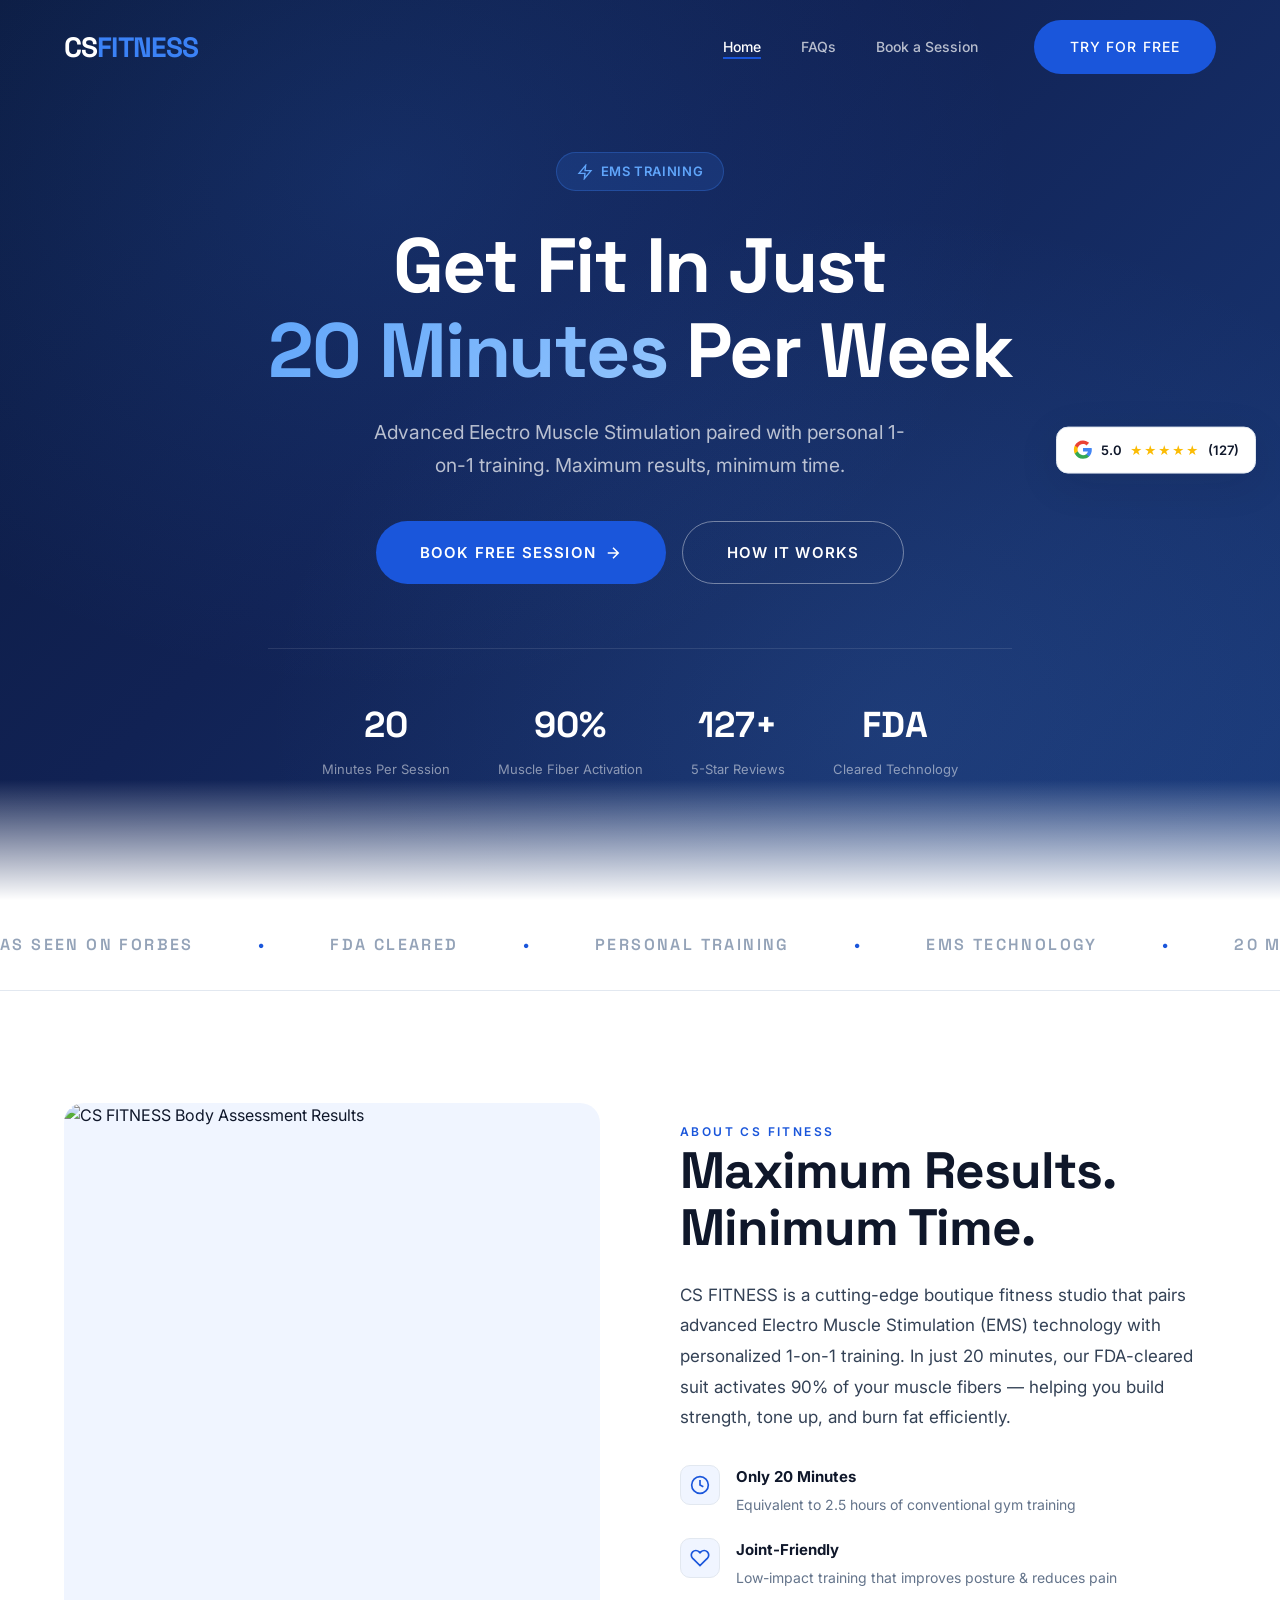
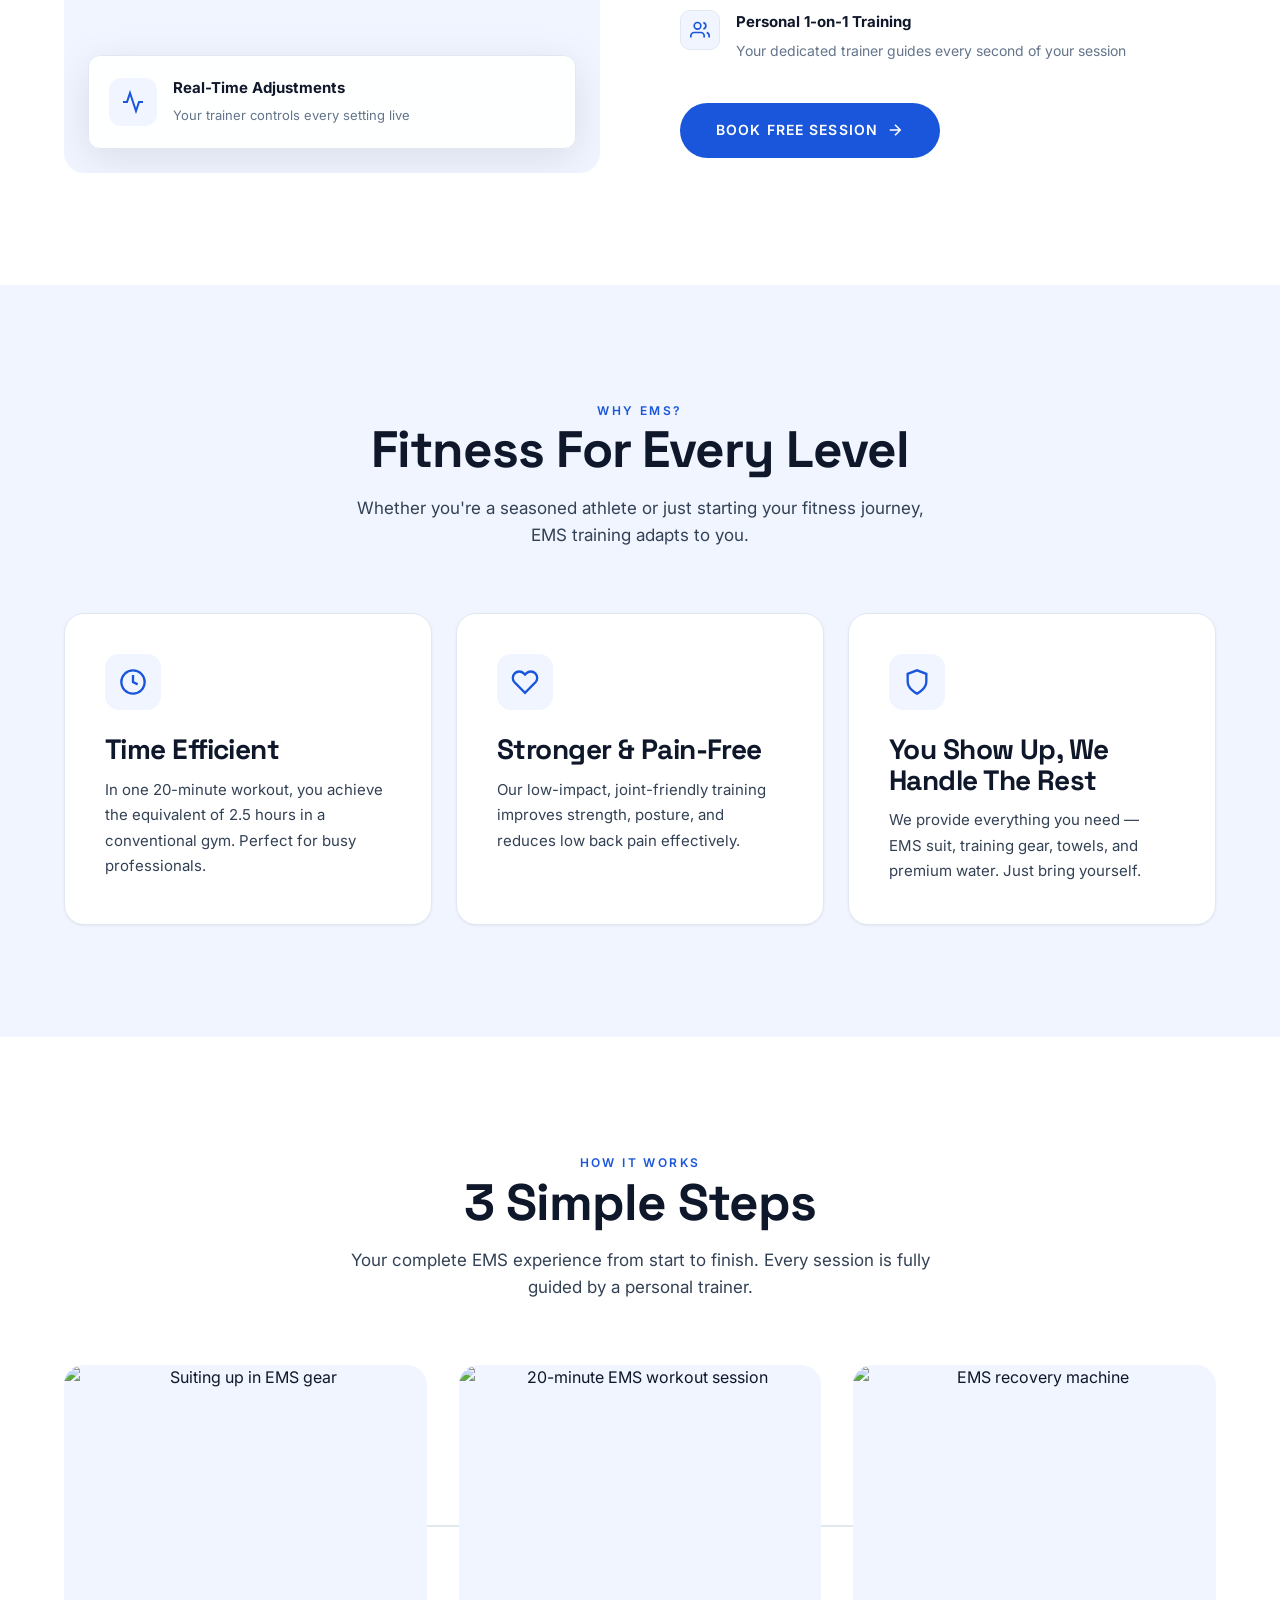
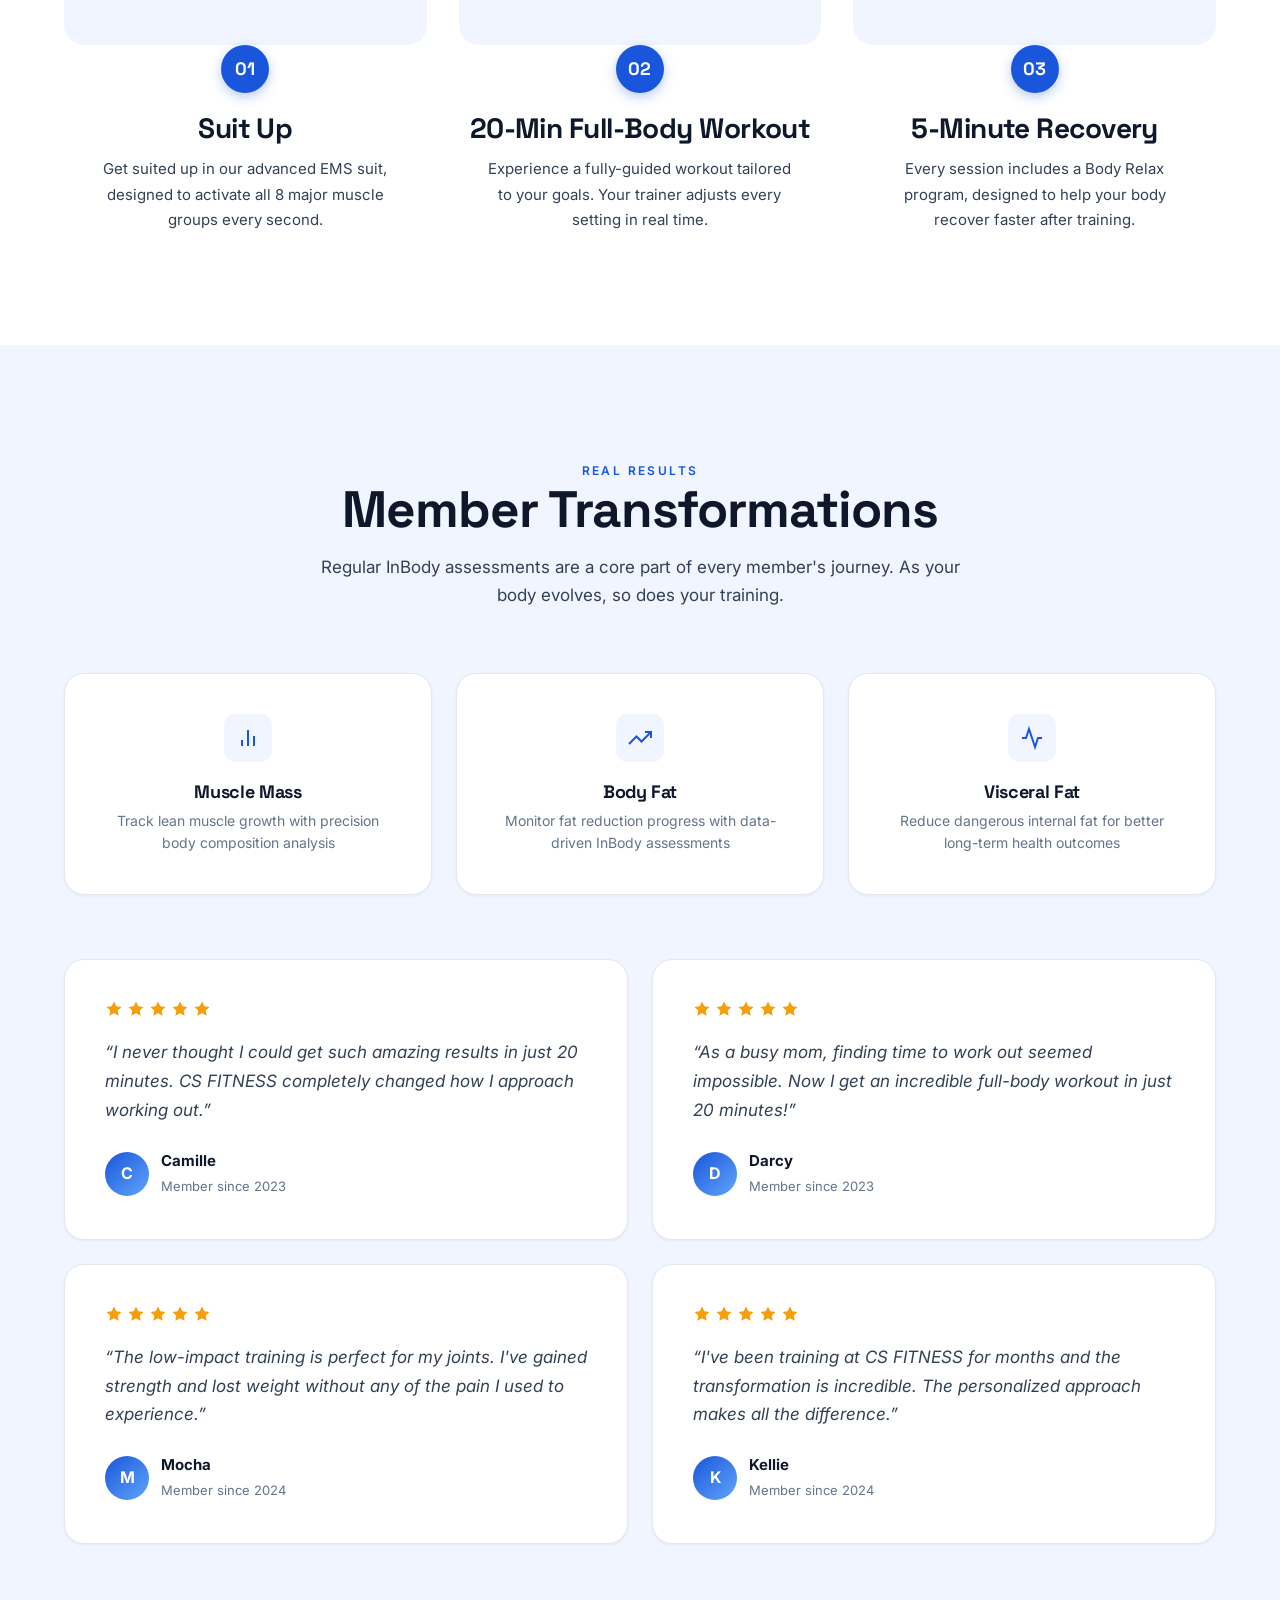
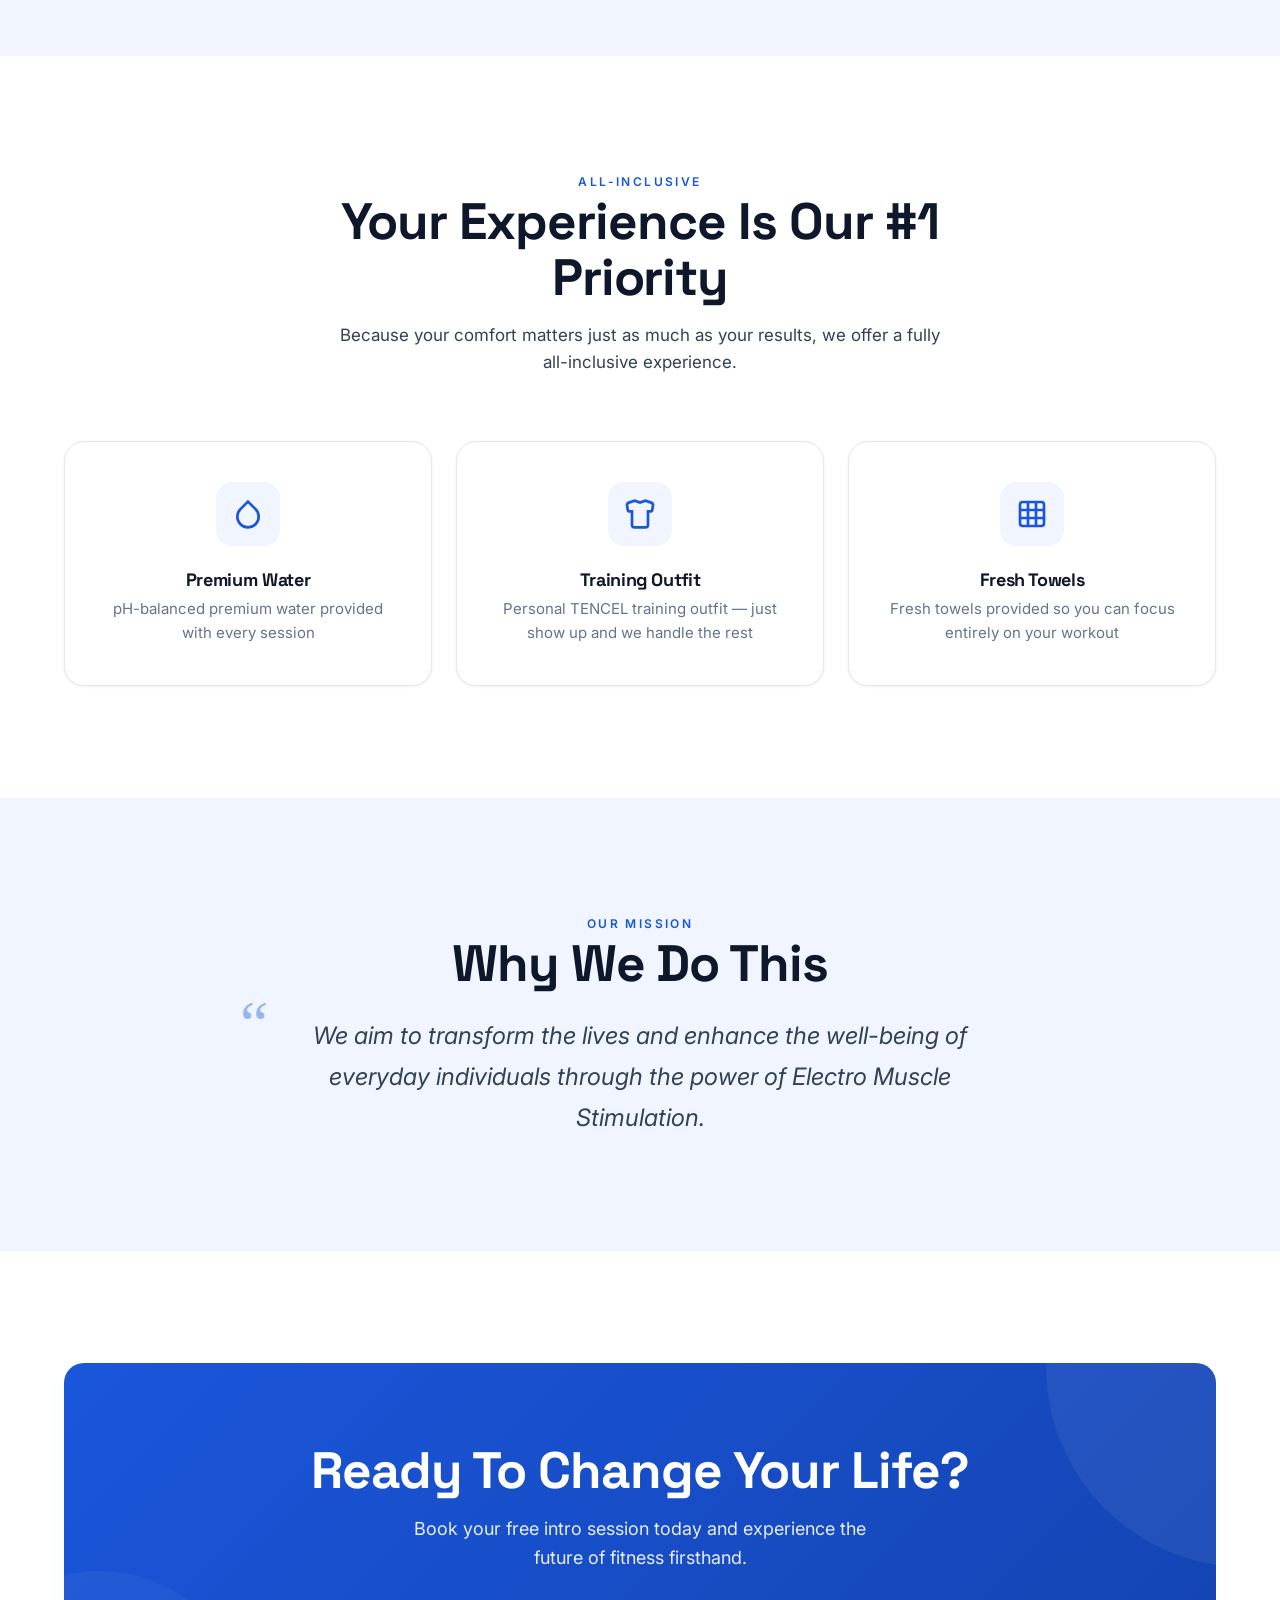
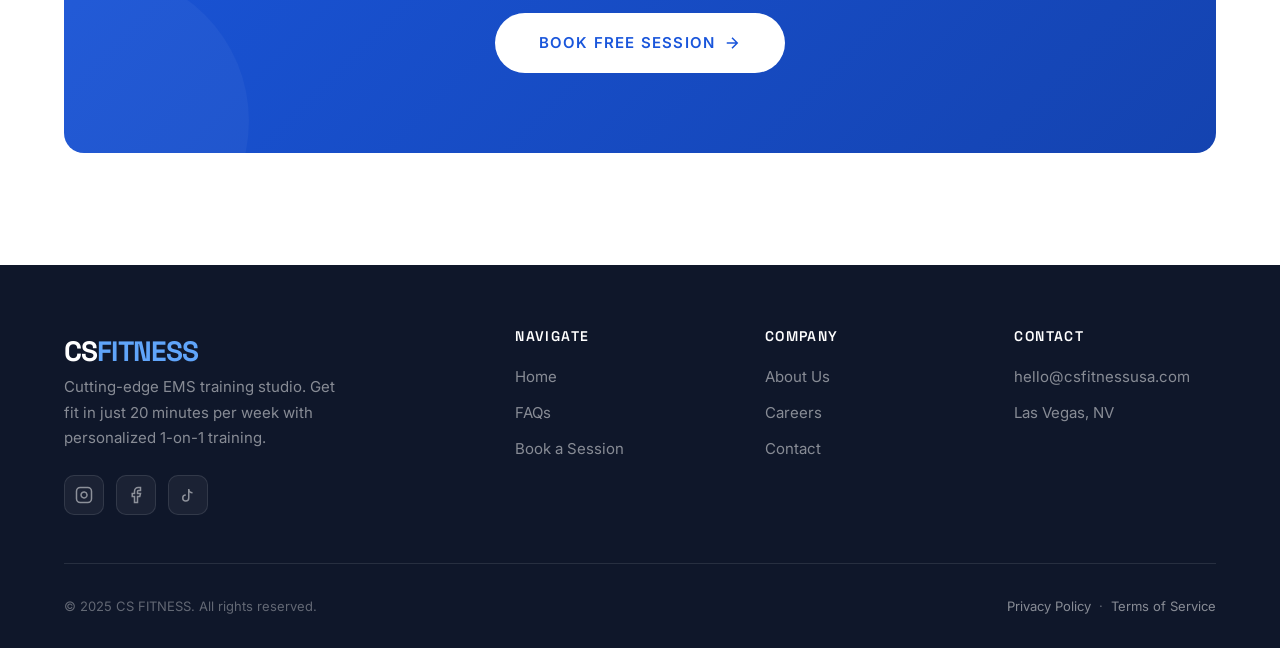
==== index.html @ cc323d39 "CS FITNESS website relaunch — blue/white modern design Complete website rebuild with custom HTML, CS" ====
<!DOCTYPE html>
<html lang="en">
<head>
  <meta charset="UTF-8">
  <meta name="viewport" content="width=device-width, initial-scale=1.0">
  <title>CS FITNESS | EMS Training — Get Fit in 20 Minutes</title>
  <meta name="description" content="CS FITNESS is a cutting-edge boutique fitness studio pairing advanced EMS technology with personalized 1-on-1 training. Get fit in just 20 minutes per week.">
  <link rel="preconnect" href="https://fonts.googleapis.com">
  <link rel="preconnect" href="https://fonts.gstatic.com" crossorigin>
  <link href="https://fonts.googleapis.com/css2?family=Inter:wght@400;500;600;700&family=Space+Grotesk:wght@600;700;800&display=swap" rel="stylesheet">
  <link rel="stylesheet" href="css/style.css">
</head>
<body>

  <!-- Mobile Overlay -->
  <div class="mobile-overlay" id="mobileOverlay"></div>

  <!-- Navigation -->
  <nav class="navbar" id="navbar">
    <div class="container">
      <a href="index.html" class="logo">CS<span>FITNESS</span></a>
      <ul class="nav-links" id="navLinks">
        <li><a href="index.html" class="active">Home</a></li>
        <li><a href="faqs.html">FAQs</a></li>
        <li><a href="book.html">Book a Session</a></li>
        <li><a href="book.html" class="btn btn-primary btn-sm nav-cta">Try For Free</a></li>
      </ul>
      <button class="menu-toggle" id="menuToggle" aria-label="Toggle menu">
        <span></span>
        <span></span>
        <span></span>
      </button>
    </div>
  </nav>

  <!-- Google Badge -->
  <a href="#" class="google-badge" aria-label="Google Reviews">
    <svg viewBox="0 0 24 24" fill="none"><path d="M22.56 12.25c0-.78-.07-1.53-.2-2.25H12v4.26h5.92a5.06 5.06 0 01-2.2 3.32v2.77h3.57c2.08-1.92 3.28-4.74 3.28-8.1z" fill="#4285F4"/><path d="M12 23c2.97 0 5.46-.98 7.28-2.66l-3.57-2.77c-.98.66-2.23 1.06-3.71 1.06-2.86 0-5.29-1.93-6.16-4.53H2.18v2.84C3.99 20.53 7.7 23 12 23z" fill="#34A853"/><path d="M5.84 14.09c-.22-.66-.35-1.36-.35-2.09s.13-1.43.35-2.09V7.07H2.18C1.43 8.55 1 10.22 1 12s.43 3.45 1.18 4.93l2.85-2.22.81-.62z" fill="#FBBC05"/><path d="M12 5.38c1.62 0 3.06.56 4.21 1.64l3.15-3.15C17.45 2.09 14.97 1 12 1 7.7 1 3.99 3.47 2.18 7.07l3.66 2.84c.87-2.6 3.3-4.53 6.16-4.53z" fill="#EA4335"/></svg>
    <span>5.0</span>
    <span class="stars">&#9733;&#9733;&#9733;&#9733;&#9733;</span>
    <span>(127)</span>
  </a>

  <!-- Hero -->
  <section class="hero" id="hero">
    <div class="hero-content">
      <div class="hero-badge reveal">
        <svg viewBox="0 0 24 24" fill="none" stroke="currentColor" stroke-width="2"><path d="M13 2L3 14h9l-1 8 10-12h-9l1-8z"/></svg>
        EMS Training
      </div>
      <h1 class="reveal">Get Fit In Just<br><span class="gradient-text">20 Minutes</span> Per Week</h1>
      <p class="hero-subtitle reveal">Advanced Electro Muscle Stimulation paired with personal 1-on-1 training. Maximum results, minimum time.</p>
      <div class="hero-buttons reveal">
        <a href="book.html" class="btn btn-primary btn-lg">
          Book Free Session
          <svg viewBox="0 0 24 24" fill="none" stroke="currentColor" stroke-width="2"><path d="M5 12h14M12 5l7 7-7 7"/></svg>
        </a>
        <a href="#how-it-works" class="btn btn-outline btn-lg">How It Works</a>
      </div>
      <div class="hero-stats reveal">
        <div class="hero-stat">
          <div class="hero-stat-number">20</div>
          <div class="hero-stat-label">Minutes Per Session</div>
        </div>
        <div class="hero-stat">
          <div class="hero-stat-number">90%</div>
          <div class="hero-stat-label">Muscle Fiber Activation</div>
        </div>
        <div class="hero-stat">
          <div class="hero-stat-number">127+</div>
          <div class="hero-stat-label">5-Star Reviews</div>
        </div>
        <div class="hero-stat">
          <div class="hero-stat-number">FDA</div>
          <div class="hero-stat-label">Cleared Technology</div>
        </div>
      </div>
    </div>
  </section>

  <!-- Marquee -->
  <div class="marquee-section">
    <div class="marquee-track">
      <span class="marquee-item">As Seen On Forbes</span>
      <span class="marquee-item">FDA Cleared</span>
      <span class="marquee-item">Personal Training</span>
      <span class="marquee-item">EMS Technology</span>
      <span class="marquee-item">20 Min Workouts</span>
      <span class="marquee-item">127+ 5-Star Reviews</span>
      <span class="marquee-item">As Seen On Forbes</span>
      <span class="marquee-item">FDA Cleared</span>
      <span class="marquee-item">Personal Training</span>
      <span class="marquee-item">EMS Technology</span>
      <span class="marquee-item">20 Min Workouts</span>
      <span class="marquee-item">127+ 5-Star Reviews</span>
    </div>
  </div>

  <!-- About -->
  <section class="about" id="about">
    <div class="container">
      <div class="about-grid">
        <div class="about-visual reveal-left">
          <img src="https://static.wixstatic.com/media/65213d_88f4c202796843f2bb10041b63248708~mv2.png/v1/fill/w_900,h_1200,al_c,q_90,usm_0.66_1.00_0.01,enc_avif,quality_auto/65213d_88f4c202796843f2bb10041b63248708~mv2.png" alt="CS FITNESS Body Assessment Results">
          <div class="float-card">
            <div class="float-card-icon">
              <svg viewBox="0 0 24 24" fill="none" stroke="currentColor" stroke-width="2"><path d="M22 12h-4l-3 9L9 3l-3 9H2"/></svg>
            </div>
            <div class="float-card-text">
              <strong>Real-Time Adjustments</strong>
              <span>Your trainer controls every setting live</span>
            </div>
          </div>
        </div>
        <div class="about-content reveal-right">
          <span class="section-label">About CS FITNESS</span>
          <h2>Maximum Results.<br>Minimum Time.</h2>
          <p>CS FITNESS is a cutting-edge boutique fitness studio that pairs advanced Electro Muscle Stimulation (EMS) technology with personalized 1-on-1 training. In just 20 minutes, our FDA-cleared suit activates 90% of your muscle fibers &mdash; helping you build strength, tone up, and burn fat efficiently.</p>
          <div class="about-features">
            <div class="about-feature">
              <div class="about-feature-icon">
                <svg viewBox="0 0 24 24" fill="none" stroke="currentColor" stroke-width="2"><circle cx="12" cy="12" r="10"/><path d="M12 6v6l4 2"/></svg>
              </div>
              <div class="about-feature-text">
                <strong>Only 20 Minutes</strong>
                <span>Equivalent to 2.5 hours of conventional gym training</span>
              </div>
            </div>
            <div class="about-feature">
              <div class="about-feature-icon">
                <svg viewBox="0 0 24 24" fill="none" stroke="currentColor" stroke-width="2"><path d="M20.84 4.61a5.5 5.5 0 00-7.78 0L12 5.67l-1.06-1.06a5.5 5.5 0 00-7.78 7.78l1.06 1.06L12 21.23l7.78-7.78 1.06-1.06a5.5 5.5 0 000-7.78z"/></svg>
              </div>
              <div class="about-feature-text">
                <strong>Joint-Friendly</strong>
                <span>Low-impact training that improves posture &amp; reduces pain</span>
              </div>
            </div>
            <div class="about-feature">
              <div class="about-feature-icon">
                <svg viewBox="0 0 24 24" fill="none" stroke="currentColor" stroke-width="2"><path d="M17 21v-2a4 4 0 00-4-4H5a4 4 0 00-4 4v2"/><circle cx="9" cy="7" r="4"/><path d="M23 21v-2a4 4 0 00-3-3.87M16 3.13a4 4 0 010 7.75"/></svg>
              </div>
              <div class="about-feature-text">
                <strong>Personal 1-on-1 Training</strong>
                <span>Your dedicated trainer guides every second of your session</span>
              </div>
            </div>
          </div>
          <a href="book.html" class="btn btn-primary">
            Book Free Session
            <svg viewBox="0 0 24 24" fill="none" stroke="currentColor" stroke-width="2"><path d="M5 12h14M12 5l7 7-7 7"/></svg>
          </a>
        </div>
      </div>
    </div>
  </section>

  <!-- Benefits -->
  <section class="benefits" id="benefits">
    <div class="container">
      <div class="benefits-header reveal">
        <span class="section-label">Why EMS?</span>
        <h2>Fitness For Every Level</h2>
        <p>Whether you're a seasoned athlete or just starting your fitness journey, EMS training adapts to you.</p>
      </div>
      <div class="benefits-grid">
        <div class="benefit-card reveal">
          <div class="benefit-icon">
            <svg viewBox="0 0 24 24" fill="none" stroke="currentColor" stroke-width="2"><circle cx="12" cy="12" r="10"/><path d="M12 6v6l4 2"/></svg>
          </div>
          <h3>Time Efficient</h3>
          <p>In one 20-minute workout, you achieve the equivalent of 2.5 hours in a conventional gym. Perfect for busy professionals.</p>
        </div>
        <div class="benefit-card reveal">
          <div class="benefit-icon">
            <svg viewBox="0 0 24 24" fill="none" stroke="currentColor" stroke-width="2"><path d="M20.84 4.61a5.5 5.5 0 00-7.78 0L12 5.67l-1.06-1.06a5.5 5.5 0 00-7.78 7.78l1.06 1.06L12 21.23l7.78-7.78 1.06-1.06a5.5 5.5 0 000-7.78z"/></svg>
          </div>
          <h3>Stronger &amp; Pain-Free</h3>
          <p>Our low-impact, joint-friendly training improves strength, posture, and reduces low back pain effectively.</p>
        </div>
        <div class="benefit-card reveal">
          <div class="benefit-icon">
            <svg viewBox="0 0 24 24" fill="none" stroke="currentColor" stroke-width="2"><path d="M12 22s8-4 8-10V5l-8-3-8 3v7c0 6 8 10 8 10z"/></svg>
          </div>
          <h3>You Show Up, We Handle The Rest</h3>
          <p>We provide everything you need — EMS suit, training gear, towels, and premium water. Just bring yourself.</p>
        </div>
      </div>
    </div>
  </section>

  <!-- How It Works -->
  <section class="steps" id="how-it-works">
    <div class="container">
      <div class="steps-header reveal">
        <span class="section-label">How It Works</span>
        <h2>3 Simple Steps</h2>
        <p>Your complete EMS experience from start to finish. Every session is fully guided by a personal trainer.</p>
      </div>
      <div class="steps-grid">
        <div class="step-card reveal">
          <div class="step-img">
            <img src="https://static.wixstatic.com/media/65213d_c71f3411300a4944a705ba846fe8234a~mv2.jpg/v1/crop/x_0,y_1121,w_4912,h_5167/fill/w_806,h_848,al_c,q_85,usm_0.66_1.00_0.01,enc_avif,quality_auto/miha%20pic%205%20suitng%20up.jpg" alt="Suiting up in EMS gear">
          </div>
          <div class="step-number"><span>01</span></div>
          <h3>Suit Up</h3>
          <p>Get suited up in our advanced EMS suit, designed to activate all 8 major muscle groups every second.</p>
        </div>
        <div class="step-card reveal">
          <div class="step-img">
            <img src="https://static.wixstatic.com/media/fb3943_d226109ddac74e3f9712655c1b3ebab9~mv2.png/v1/crop/x_26,y_0,w_1497,h_1574/fill/w_806,h_848,al_c,q_90,usm_0.66_1.00_0.01,enc_avif,quality_auto/Screenshot%202024-01-19%20at%206_50_56%20PM.png" alt="20-minute EMS workout session">
          </div>
          <div class="step-number"><span>02</span></div>
          <h3>20-Min Full-Body Workout</h3>
          <p>Experience a fully-guided workout tailored to your goals. Your trainer adjusts every setting in real time.</p>
        </div>
        <div class="step-card reveal">
          <div class="step-img">
            <img src="https://static.wixstatic.com/media/65213d_d4be6f067105441995e6e66e173c13fb~mv2.jpg/v1/fill/w_806,h_848,al_c,q_85,usm_0.66_1.00_0.01,enc_avif,quality_auto/MIha%20MAchine%20picture%20.jpg" alt="EMS recovery machine">
          </div>
          <div class="step-number"><span>03</span></div>
          <h3>5-Minute Recovery</h3>
          <p>Every session includes a Body Relax program, designed to help your body recover faster after training.</p>
        </div>
      </div>
    </div>
  </section>

  <!-- Transformations & Body Assessments -->
  <section class="transformations" id="transformations">
    <div class="container">
      <div class="transformations-header reveal">
        <span class="section-label">Real Results</span>
        <h2>Member Transformations</h2>
        <p>Regular InBody assessments are a core part of every member's journey. As your body evolves, so does your training.</p>
      </div>
      <div class="metrics-grid">
        <div class="metric-card reveal">
          <div class="metric-icon">
            <svg viewBox="0 0 24 24" fill="none" stroke="currentColor" stroke-width="2"><path d="M18 20V10M12 20V4M6 20v-6"/></svg>
          </div>
          <h3>Muscle Mass</h3>
          <p>Track lean muscle growth with precision body composition analysis</p>
        </div>
        <div class="metric-card reveal">
          <div class="metric-icon">
            <svg viewBox="0 0 24 24" fill="none" stroke="currentColor" stroke-width="2"><path d="M23 6l-9.5 9.5-5-5L1 18"/><path d="M17 6h6v6"/></svg>
          </div>
          <h3>Body Fat</h3>
          <p>Monitor fat reduction progress with data-driven InBody assessments</p>
        </div>
        <div class="metric-card reveal">
          <div class="metric-icon">
            <svg viewBox="0 0 24 24" fill="none" stroke="currentColor" stroke-width="2"><path d="M22 12h-4l-3 9L9 3l-3 9H2"/></svg>
          </div>
          <h3>Visceral Fat</h3>
          <p>Reduce dangerous internal fat for better long-term health outcomes</p>
        </div>
      </div>

      <!-- Testimonials -->
      <div class="testimonials-grid">
        <div class="testimonial-card reveal">
          <div class="testimonial-stars">
            <svg viewBox="0 0 24 24"><path d="M12 2l3.09 6.26L22 9.27l-5 4.87 1.18 6.88L12 17.77l-6.18 3.25L7 14.14 2 9.27l6.91-1.01L12 2z"/></svg>
            <svg viewBox="0 0 24 24"><path d="M12 2l3.09 6.26L22 9.27l-5 4.87 1.18 6.88L12 17.77l-6.18 3.25L7 14.14 2 9.27l6.91-1.01L12 2z"/></svg>
            <svg viewBox="0 0 24 24"><path d="M12 2l3.09 6.26L22 9.27l-5 4.87 1.18 6.88L12 17.77l-6.18 3.25L7 14.14 2 9.27l6.91-1.01L12 2z"/></svg>
            <svg viewBox="0 0 24 24"><path d="M12 2l3.09 6.26L22 9.27l-5 4.87 1.18 6.88L12 17.77l-6.18 3.25L7 14.14 2 9.27l6.91-1.01L12 2z"/></svg>
            <svg viewBox="0 0 24 24"><path d="M12 2l3.09 6.26L22 9.27l-5 4.87 1.18 6.88L12 17.77l-6.18 3.25L7 14.14 2 9.27l6.91-1.01L12 2z"/></svg>
          </div>
          <blockquote>&ldquo;I never thought I could get such amazing results in just 20 minutes. CS FITNESS completely changed how I approach working out.&rdquo;</blockquote>
          <div class="testimonial-author">
            <div class="testimonial-avatar">C</div>
            <div class="testimonial-info">
              <strong>Camille</strong>
              <span>Member since 2023</span>
            </div>
          </div>
        </div>
        <div class="testimonial-card reveal">
          <div class="testimonial-stars">
            <svg viewBox="0 0 24 24"><path d="M12 2l3.09 6.26L22 9.27l-5 4.87 1.18 6.88L12 17.77l-6.18 3.25L7 14.14 2 9.27l6.91-1.01L12 2z"/></svg>
            <svg viewBox="0 0 24 24"><path d="M12 2l3.09 6.26L22 9.27l-5 4.87 1.18 6.88L12 17.77l-6.18 3.25L7 14.14 2 9.27l6.91-1.01L12 2z"/></svg>
            <svg viewBox="0 0 24 24"><path d="M12 2l3.09 6.26L22 9.27l-5 4.87 1.18 6.88L12 17.77l-6.18 3.25L7 14.14 2 9.27l6.91-1.01L12 2z"/></svg>
            <svg viewBox="0 0 24 24"><path d="M12 2l3.09 6.26L22 9.27l-5 4.87 1.18 6.88L12 17.77l-6.18 3.25L7 14.14 2 9.27l6.91-1.01L12 2z"/></svg>
            <svg viewBox="0 0 24 24"><path d="M12 2l3.09 6.26L22 9.27l-5 4.87 1.18 6.88L12 17.77l-6.18 3.25L7 14.14 2 9.27l6.91-1.01L12 2z"/></svg>
          </div>
          <blockquote>&ldquo;As a busy mom, finding time to work out seemed impossible. Now I get an incredible full-body workout in just 20 minutes!&rdquo;</blockquote>
          <div class="testimonial-author">
            <div class="testimonial-avatar">D</div>
            <div class="testimonial-info">
              <strong>Darcy</strong>
              <span>Member since 2023</span>
            </div>
          </div>
        </div>
        <div class="testimonial-card reveal">
          <div class="testimonial-stars">
            <svg viewBox="0 0 24 24"><path d="M12 2l3.09 6.26L22 9.27l-5 4.87 1.18 6.88L12 17.77l-6.18 3.25L7 14.14 2 9.27l6.91-1.01L12 2z"/></svg>
            <svg viewBox="0 0 24 24"><path d="M12 2l3.09 6.26L22 9.27l-5 4.87 1.18 6.88L12 17.77l-6.18 3.25L7 14.14 2 9.27l6.91-1.01L12 2z"/></svg>
            <svg viewBox="0 0 24 24"><path d="M12 2l3.09 6.26L22 9.27l-5 4.87 1.18 6.88L12 17.77l-6.18 3.25L7 14.14 2 9.27l6.91-1.01L12 2z"/></svg>
            <svg viewBox="0 0 24 24"><path d="M12 2l3.09 6.26L22 9.27l-5 4.87 1.18 6.88L12 17.77l-6.18 3.25L7 14.14 2 9.27l6.91-1.01L12 2z"/></svg>
            <svg viewBox="0 0 24 24"><path d="M12 2l3.09 6.26L22 9.27l-5 4.87 1.18 6.88L12 17.77l-6.18 3.25L7 14.14 2 9.27l6.91-1.01L12 2z"/></svg>
          </div>
          <blockquote>&ldquo;The low-impact training is perfect for my joints. I've gained strength and lost weight without any of the pain I used to experience.&rdquo;</blockquote>
          <div class="testimonial-author">
            <div class="testimonial-avatar">M</div>
            <div class="testimonial-info">
              <strong>Mocha</strong>
              <span>Member since 2024</span>
            </div>
          </div>
        </div>
        <div class="testimonial-card reveal">
          <div class="testimonial-stars">
            <svg viewBox="0 0 24 24"><path d="M12 2l3.09 6.26L22 9.27l-5 4.87 1.18 6.88L12 17.77l-6.18 3.25L7 14.14 2 9.27l6.91-1.01L12 2z"/></svg>
            <svg viewBox="0 0 24 24"><path d="M12 2l3.09 6.26L22 9.27l-5 4.87 1.18 6.88L12 17.77l-6.18 3.25L7 14.14 2 9.27l6.91-1.01L12 2z"/></svg>
            <svg viewBox="0 0 24 24"><path d="M12 2l3.09 6.26L22 9.27l-5 4.87 1.18 6.88L12 17.77l-6.18 3.25L7 14.14 2 9.27l6.91-1.01L12 2z"/></svg>
            <svg viewBox="0 0 24 24"><path d="M12 2l3.09 6.26L22 9.27l-5 4.87 1.18 6.88L12 17.77l-6.18 3.25L7 14.14 2 9.27l6.91-1.01L12 2z"/></svg>
            <svg viewBox="0 0 24 24"><path d="M12 2l3.09 6.26L22 9.27l-5 4.87 1.18 6.88L12 17.77l-6.18 3.25L7 14.14 2 9.27l6.91-1.01L12 2z"/></svg>
          </div>
          <blockquote>&ldquo;I've been training at CS FITNESS for months and the transformation is incredible. The personalized approach makes all the difference.&rdquo;</blockquote>
          <div class="testimonial-author">
            <div class="testimonial-avatar">K</div>
            <div class="testimonial-info">
              <strong>Kellie</strong>
              <span>Member since 2024</span>
            </div>
          </div>
        </div>
      </div>
    </div>
  </section>

  <!-- Experience -->
  <section class="experience" id="experience">
    <div class="container">
      <div class="experience-header reveal">
        <span class="section-label">All-Inclusive</span>
        <h2>Your Experience Is Our #1 Priority</h2>
        <p>Because your comfort matters just as much as your results, we offer a fully all-inclusive experience.</p>
      </div>
      <div class="experience-grid">
        <div class="experience-card reveal">
          <div class="experience-icon">
            <svg viewBox="0 0 24 24" fill="none" stroke="currentColor" stroke-width="2"><path d="M12 2.69l5.66 5.66a8 8 0 11-11.31 0z"/></svg>
          </div>
          <h3>Premium Water</h3>
          <p>pH-balanced premium water provided with every session</p>
        </div>
        <div class="experience-card reveal">
          <div class="experience-icon">
            <svg viewBox="0 0 24 24" fill="none" stroke="currentColor" stroke-width="2"><path d="M20.38 3.46L16 2 12 3.46 8 2 3.62 3.46a2 2 0 00-1.34 2.23l.58 3.47a1 1 0 00.99.84H6v10c0 1.1.9 2 2 2h8a2 2 0 002-2V10h2.15a1 1 0 00.99-.84l.58-3.47a2 2 0 00-1.34-2.23z"/></svg>
          </div>
          <h3>Training Outfit</h3>
          <p>Personal TENCEL training outfit — just show up and we handle the rest</p>
        </div>
        <div class="experience-card reveal">
          <div class="experience-icon">
            <svg viewBox="0 0 24 24" fill="none" stroke="currentColor" stroke-width="2"><rect x="3" y="3" width="18" height="18" rx="2"/><path d="M3 9h18M3 15h18M9 3v18M15 3v18"/></svg>
          </div>
          <h3>Fresh Towels</h3>
          <p>Fresh towels provided so you can focus entirely on your workout</p>
        </div>
      </div>
    </div>
  </section>

  <!-- Mission -->
  <section class="mission">
    <div class="container">
      <div class="mission-content reveal">
        <span class="section-label">Our Mission</span>
        <h2>Why We Do This</h2>
        <p class="mission-quote">
          We aim to transform the lives and enhance the well-being of everyday individuals through the power of Electro Muscle Stimulation.
        </p>
      </div>
    </div>
  </section>

  <!-- CTA -->
  <section class="cta-section">
    <div class="container">
      <div class="cta-box reveal">
        <h2>Ready To Change Your Life?</h2>
        <p>Book your free intro session today and experience the future of fitness firsthand.</p>
        <a href="book.html" class="btn btn-lg">
          Book Free Session
          <svg viewBox="0 0 24 24" fill="none" stroke="currentColor" stroke-width="2"><path d="M5 12h14M12 5l7 7-7 7"/></svg>
        </a>
      </div>
    </div>
  </section>

  <!-- Footer -->
  <footer class="footer">
    <div class="container">
      <div class="footer-grid">
        <div class="footer-brand">
          <a href="index.html" class="logo">CS<span>FITNESS</span></a>
          <p>Cutting-edge EMS training studio. Get fit in just 20 minutes per week with personalized 1-on-1 training.</p>
          <div class="footer-social">
            <a href="#" aria-label="Instagram">
              <svg viewBox="0 0 24 24" fill="none" stroke="currentColor" stroke-width="2"><rect x="2" y="2" width="20" height="20" rx="5"/><path d="M16 11.37A4 4 0 1112.63 8 4 4 0 0116 11.37zM17.5 6.5h.01"/></svg>
            </a>
            <a href="#" aria-label="Facebook">
              <svg viewBox="0 0 24 24" fill="none" stroke="currentColor" stroke-width="2"><path d="M18 2h-3a5 5 0 00-5 5v3H7v4h3v8h4v-8h3l1-4h-4V7a1 1 0 011-1h3z"/></svg>
            </a>
            <a href="#" aria-label="TikTok">
              <svg viewBox="0 0 24 24" fill="none" stroke="currentColor" stroke-width="2"><path d="M9 12a4 4 0 104 4V4a5 5 0 005 5"/></svg>
            </a>
          </div>
        </div>
        <div class="footer-col">
          <h4>Navigate</h4>
          <a href="index.html">Home</a>
          <a href="faqs.html">FAQs</a>
          <a href="book.html">Book a Session</a>
        </div>
        <div class="footer-col">
          <h4>Company</h4>
          <a href="#">About Us</a>
          <a href="#">Careers</a>
          <a href="#">Contact</a>
        </div>
        <div class="footer-col">
          <h4>Contact</h4>
          <a href="#">hello@csfitnessusa.com</a>
          <a href="#">Las Vegas, NV</a>
        </div>
      </div>
      <div class="footer-bottom">
        <span>&copy; 2025 CS FITNESS. All rights reserved.</span>
        <div>
          <a href="#">Privacy Policy</a> &nbsp;&middot;&nbsp; <a href="#">Terms of Service</a>
        </div>
      </div>
    </div>
  </footer>

  <script src="js/main.js"></script>
</body>
</html>
---- css/style.css ----
:root {
  --primary: #1a56db;
  --primary-dark: #1443b0;
  --primary-light: #3b82f6;
  --accent: #60a5fa;
  --bg: #ffffff;
  --bg-alt: #f0f5ff;
  --bg-soft: #f8fafc;
  --card: #ffffff;
  --border: #e2e8f0;
  --border-light: #f1f5f9;
  --text: #0f172a;
  --text-secondary: #334155;
  --text-muted: #64748b;
  --text-dim: #94a3b8;
  --white: #ffffff;
  --navy: #0f172a;
  --radius: 12px;
  --radius-lg: 20px;
  --transition: 0.3s cubic-bezier(0.4, 0, 0.2, 1);
  --shadow-sm: 0 1px 3px rgba(15, 23, 42, 0.06);
  --shadow: 0 4px 20px rgba(15, 23, 42, 0.08);
  --shadow-lg: 0 10px 40px rgba(15, 23, 42, 0.1);
  --font: 'Inter', -apple-system, BlinkMacSystemFont, 'Segoe UI', sans-serif;
  --font-display: 'Space Grotesk', var(--font);
}

*, *::before, *::after {
  margin: 0;
  padding: 0;
  box-sizing: border-box;
}

html {
  scroll-behavior: smooth;
  font-size: 16px;
}

body {
  font-family: var(--font);
  background: var(--bg);
  color: var(--text);
  line-height: 1.6;
  overflow-x: hidden;
  -webkit-font-smoothing: antialiased;
}

a {
  text-decoration: none;
  color: inherit;
}

ul { list-style: none; }

img {
  max-width: 100%;
  display: block;
}

/* ── Typography ── */
h1, h2, h3, h4 {
  font-family: var(--font-display);
  font-weight: 700;
  line-height: 1.1;
  letter-spacing: -0.02em;
  color: var(--navy);
}

h1 { font-size: clamp(2.5rem, 6vw, 5rem); }
h2 { font-size: clamp(2rem, 4vw, 3.5rem); }
h3 { font-size: clamp(1.25rem, 2.5vw, 1.75rem); }

.section-label {
  font-size: 0.75rem;
  font-weight: 600;
  letter-spacing: 0.2em;
  text-transform: uppercase;
  color: var(--primary);
  margin-bottom: 1rem;
}

/* ── Layout ── */
.container {
  max-width: 1200px;
  margin: 0 auto;
  padding: 0 1.5rem;
}

section {
  padding: 7rem 0;
}

/* ── Buttons ── */
.btn {
  display: inline-flex;
  align-items: center;
  gap: 0.5rem;
  padding: 1rem 2.25rem;
  border-radius: 60px;
  font-family: var(--font);
  font-size: 0.875rem;
  font-weight: 600;
  letter-spacing: 0.08em;
  text-transform: uppercase;
  border: none;
  cursor: pointer;
  transition: all var(--transition);
  position: relative;
  overflow: hidden;
}

.btn-primary {
  background: var(--primary);
  color: var(--white);
}

.btn-primary:hover {
  background: var(--primary-dark);
  transform: translateY(-2px);
  box-shadow: 0 8px 30px rgba(26, 86, 219, 0.3);
}

.btn-outline {
  background: transparent;
  color: var(--white);
  border: 1.5px solid rgba(255, 255, 255, 0.4);
}

.btn-outline:hover {
  border-color: var(--white);
  background: rgba(255, 255, 255, 0.1);
  transform: translateY(-2px);
}

.btn-lg {
  padding: 1.15rem 2.75rem;
  font-size: 0.9375rem;
}

.btn svg {
  width: 18px;
  height: 18px;
  transition: transform var(--transition);
}

.btn:hover svg {
  transform: translateX(3px);
}

/* ── Navigation ── */
.navbar {
  position: fixed;
  top: 0;
  left: 0;
  right: 0;
  z-index: 1000;
  padding: 1.25rem 0;
  transition: all var(--transition);
}

.navbar.scrolled {
  background: rgba(255, 255, 255, 0.95);
  backdrop-filter: blur(20px);
  -webkit-backdrop-filter: blur(20px);
  padding: 0.75rem 0;
  border-bottom: 1px solid var(--border);
  box-shadow: var(--shadow-sm);
}

.navbar .container {
  display: flex;
  align-items: center;
  justify-content: space-between;
}

.logo-img {
  height: 40px;
  width: auto;
}

.logo {
  font-family: var(--font-display);
  font-size: 1.75rem;
  font-weight: 800;
  letter-spacing: -0.03em;
  color: var(--white);
}

.logo span {
  color: var(--primary-light);
}

.navbar.scrolled .logo {
  color: var(--navy);
}

.navbar.scrolled .logo span {
  color: var(--primary);
}

.nav-links {
  display: flex;
  align-items: center;
  gap: 2.5rem;
}

.nav-links a {
  font-size: 0.875rem;
  font-weight: 500;
  color: rgba(255, 255, 255, 0.7);
  transition: color var(--transition);
  position: relative;
}

.navbar.scrolled .nav-links a {
  color: var(--text-muted);
}

.nav-links a::after {
  content: '';
  position: absolute;
  bottom: -4px;
  left: 0;
  width: 0;
  height: 2px;
  background: var(--primary);
  transition: width var(--transition);
}

.nav-links a:hover,
.nav-links a.active {
  color: var(--white);
}

.navbar.scrolled .nav-links a:hover,
.navbar.scrolled .nav-links a.active {
  color: var(--navy);
}

.nav-links a:hover::after,
.nav-links a.active::after {
  width: 100%;
}

.nav-cta {
  margin-left: 1rem;
}

.nav-links a.nav-cta {
  color: var(--white) !important;
}

.menu-toggle {
  display: none;
  flex-direction: column;
  gap: 5px;
  background: none;
  border: none;
  cursor: pointer;
  padding: 4px;
}

.menu-toggle span {
  display: block;
  width: 24px;
  height: 2px;
  background: var(--white);
  transition: all var(--transition);
  border-radius: 2px;
}

.navbar.scrolled .menu-toggle span {
  background: var(--navy);
}

.menu-toggle.active span:nth-child(1) {
  transform: rotate(45deg) translate(5px, 5px);
}

.menu-toggle.active span:nth-child(2) {
  opacity: 0;
}

.menu-toggle.active span:nth-child(3) {
  transform: rotate(-45deg) translate(5px, -5px);
}

/* ── Hero ── */
.hero {
  position: relative;
  min-height: 100vh;
  display: flex;
  align-items: center;
  justify-content: center;
  text-align: center;
  padding: 8rem 0 6rem;
  overflow: hidden;
  background: linear-gradient(135deg, #0b1a3e 0%, #112254 40%, #1a3a7a 100%);
}

.hero::before {
  content: '';
  position: absolute;
  inset: 0;
  background:
    radial-gradient(ellipse at 30% 20%, rgba(59, 130, 246, 0.15) 0%, transparent 50%),
    radial-gradient(ellipse at 70% 80%, rgba(96, 165, 250, 0.1) 0%, transparent 50%);
  pointer-events: none;
  z-index: 0;
}

.hero::after {
  content: '';
  position: absolute;
  bottom: 0;
  left: 0;
  right: 0;
  height: 120px;
  background: linear-gradient(to top, var(--bg), transparent);
  pointer-events: none;
  z-index: 1;
}

.hero-content {
  position: relative;
  z-index: 2;
  max-width: 800px;
}

.hero-badge {
  display: inline-flex;
  align-items: center;
  gap: 0.5rem;
  background: rgba(59, 130, 246, 0.15);
  border: 1px solid rgba(59, 130, 246, 0.3);
  padding: 0.5rem 1.25rem;
  border-radius: 60px;
  font-size: 0.8125rem;
  font-weight: 600;
  color: var(--accent);
  letter-spacing: 0.05em;
  text-transform: uppercase;
  margin-bottom: 2rem;
}

.hero-badge svg {
  width: 16px;
  height: 16px;
}

.hero h1 {
  margin-bottom: 1.5rem;
  color: var(--white);
}

.hero h1 .gradient-text {
  background: linear-gradient(135deg, var(--accent), #93c5fd);
  -webkit-background-clip: text;
  -webkit-text-fill-color: transparent;
  background-clip: text;
}

.hero-subtitle {
  font-size: clamp(1rem, 1.5vw, 1.25rem);
  color: rgba(255, 255, 255, 0.7);
  max-width: 560px;
  margin: 0 auto 2.5rem;
  line-height: 1.7;
}

.hero-buttons {
  display: flex;
  gap: 1rem;
  justify-content: center;
  flex-wrap: wrap;
}

.hero-stats {
  display: flex;
  gap: 3rem;
  justify-content: center;
  margin-top: 4rem;
  padding-top: 3rem;
  border-top: 1px solid rgba(255, 255, 255, 0.1);
}

.hero-stat {
  text-align: center;
}

.hero-stat-number {
  font-family: var(--font-display);
  font-size: 2.25rem;
  font-weight: 800;
  color: var(--white);
}

.hero-stat-label {
  font-size: 0.8125rem;
  color: rgba(255, 255, 255, 0.5);
  margin-top: 0.25rem;
}

/* ── Marquee ── */
.marquee-section {
  padding: 2rem 0;
  border-bottom: 1px solid var(--border);
  overflow: hidden;
  background: var(--bg);
}

.marquee-track {
  display: flex;
  animation: marquee 30s linear infinite;
  gap: 4rem;
  width: max-content;
}

.marquee-item {
  font-family: var(--font-display);
  font-size: 1rem;
  font-weight: 600;
  letter-spacing: 0.15em;
  text-transform: uppercase;
  color: var(--text-dim);
  white-space: nowrap;
  display: flex;
  align-items: center;
  gap: 4rem;
}

.marquee-item::after {
  content: '\2022';
  color: var(--primary);
}

@keyframes marquee {
  0% { transform: translateX(0); }
  100% { transform: translateX(-50%); }
}

/* ── About / Intro ── */
.about {
  position: relative;
  background: var(--bg);
}

.about-grid {
  display: grid;
  grid-template-columns: 1fr 1fr;
  gap: 5rem;
  align-items: center;
}

.about-visual {
  position: relative;
  border-radius: var(--radius-lg);
  overflow: hidden;
  aspect-ratio: 4/5;
  background: var(--bg-alt);
}

.about-visual img {
  width: 100%;
  height: 100%;
  object-fit: cover;
}

.about-visual .float-card {
  position: absolute;
  bottom: 1.5rem;
  left: 1.5rem;
  right: 1.5rem;
  background: rgba(255, 255, 255, 0.92);
  backdrop-filter: blur(16px);
  padding: 1.25rem;
  border-radius: var(--radius);
  border: 1px solid var(--border);
  display: flex;
  align-items: center;
  gap: 1rem;
  box-shadow: var(--shadow-lg);
}

.float-card-icon {
  width: 48px;
  height: 48px;
  border-radius: 12px;
  background: var(--bg-alt);
  display: flex;
  align-items: center;
  justify-content: center;
  flex-shrink: 0;
}

.float-card-icon svg {
  width: 24px;
  height: 24px;
  color: var(--primary);
}

.float-card-text strong {
  display: block;
  font-size: 0.9375rem;
  margin-bottom: 0.15rem;
  color: var(--navy);
}

.float-card-text span {
  font-size: 0.8125rem;
  color: var(--text-muted);
}

.about-content h2 {
  margin-bottom: 1.5rem;
}

.about-content p {
  color: var(--text-secondary);
  font-size: 1.0625rem;
  line-height: 1.8;
  margin-bottom: 2rem;
}

.about-features {
  display: flex;
  flex-direction: column;
  gap: 1.25rem;
  margin-bottom: 2.5rem;
}

.about-feature {
  display: flex;
  align-items: flex-start;
  gap: 1rem;
}

.about-feature-icon {
  width: 40px;
  height: 40px;
  border-radius: 10px;
  background: var(--bg-alt);
  border: 1px solid var(--border);
  display: flex;
  align-items: center;
  justify-content: center;
  flex-shrink: 0;
}

.about-feature-icon svg {
  width: 20px;
  height: 20px;
  color: var(--primary);
}

.about-feature-text strong {
  display: block;
  font-size: 0.9375rem;
  margin-bottom: 0.2rem;
  color: var(--navy);
}

.about-feature-text span {
  font-size: 0.875rem;
  color: var(--text-muted);
}

/* ── Benefits Grid ── */
.benefits {
  background: var(--bg-alt);
}

.benefits-header {
  text-align: center;
  max-width: 600px;
  margin: 0 auto 4rem;
}

.benefits-header p {
  color: var(--text-secondary);
  margin-top: 1rem;
  font-size: 1.0625rem;
}

.benefits-grid {
  display: grid;
  grid-template-columns: repeat(3, 1fr);
  gap: 1.5rem;
}

.benefit-card {
  background: var(--card);
  border: 1px solid var(--border);
  border-radius: var(--radius-lg);
  padding: 2.5rem;
  transition: all var(--transition);
  position: relative;
  overflow: hidden;
  box-shadow: var(--shadow-sm);
}

.benefit-card::before {
  content: '';
  position: absolute;
  top: 0;
  left: 0;
  right: 0;
  height: 3px;
  background: linear-gradient(90deg, var(--primary), var(--accent));
  opacity: 0;
  transition: opacity var(--transition);
}

.benefit-card:hover {
  border-color: rgba(26, 86, 219, 0.2);
  transform: translateY(-4px);
  box-shadow: var(--shadow-lg);
}

.benefit-card:hover::before {
  opacity: 1;
}

.benefit-icon {
  width: 56px;
  height: 56px;
  border-radius: 14px;
  background: var(--bg-alt);
  display: flex;
  align-items: center;
  justify-content: center;
  margin-bottom: 1.5rem;
}

.benefit-icon svg {
  width: 28px;
  height: 28px;
  color: var(--primary);
}

.benefit-card h3 {
  margin-bottom: 0.75rem;
}

.benefit-card p {
  color: var(--text-secondary);
  font-size: 0.9375rem;
  line-height: 1.7;
}

/* ── How It Works / Steps ── */
.steps {
  background: var(--bg);
}

.steps-header {
  text-align: center;
  max-width: 600px;
  margin: 0 auto 4rem;
}

.steps-header p {
  color: var(--text-secondary);
  margin-top: 1rem;
  font-size: 1.0625rem;
}

.steps-grid {
  display: grid;
  grid-template-columns: repeat(3, 1fr);
  gap: 2rem;
  position: relative;
}

.steps-grid::before {
  content: '';
  position: absolute;
  top: 160px;
  left: calc(16.67% + 24px);
  right: calc(16.67% + 24px);
  height: 2px;
  background: var(--border);
}

.step-card {
  text-align: center;
  position: relative;
}

.step-img {
  width: 100%;
  height: 280px;
  border-radius: var(--radius-lg);
  overflow: hidden;
  margin-bottom: 1.5rem;
  background: var(--bg-alt);
}

.step-img img {
  width: 100%;
  height: 100%;
  object-fit: cover;
  transition: transform var(--transition);
}

.step-card:hover .step-img img {
  transform: scale(1.05);
}

.step-number {
  width: 48px;
  height: 48px;
  border-radius: 50%;
  background: var(--primary);
  display: flex;
  align-items: center;
  justify-content: center;
  margin: -1.5rem auto 1.25rem;
  position: relative;
  z-index: 2;
  transition: all var(--transition);
  box-shadow: 0 4px 12px rgba(26, 86, 219, 0.3);
}

.step-card:hover .step-number {
  transform: scale(1.1);
  box-shadow: 0 6px 20px rgba(26, 86, 219, 0.4);
}

.step-number span {
  font-family: var(--font-display);
  font-size: 1.125rem;
  font-weight: 800;
  color: var(--white);
}

.step-card h3 {
  margin-bottom: 0.75rem;
}

.step-card p {
  color: var(--text-secondary);
  font-size: 0.9375rem;
  line-height: 1.7;
  max-width: 320px;
  margin: 0 auto;
}

/* ── Transformations ── */
.transformations {
  background: var(--bg-alt);
}

.transformations-header {
  text-align: center;
  max-width: 650px;
  margin: 0 auto 4rem;
}

.transformations-header p {
  color: var(--text-secondary);
  margin-top: 1rem;
  font-size: 1.0625rem;
}

.transform-layout {
  display: grid;
  grid-template-columns: 1fr 1fr;
  gap: 3rem;
  align-items: center;
  margin-bottom: 4rem;
}

.transform-img {
  border-radius: var(--radius-lg);
  overflow: hidden;
  box-shadow: var(--shadow-lg);
}

.transform-img img {
  width: 100%;
  height: auto;
  display: block;
}

.metrics-grid {
  display: grid;
  grid-template-columns: repeat(3, 1fr);
  gap: 1.5rem;
  margin-bottom: 4rem;
}

.metric-card {
  background: var(--card);
  border: 1px solid var(--border);
  border-radius: var(--radius-lg);
  padding: 2.5rem;
  text-align: center;
  transition: all var(--transition);
  box-shadow: var(--shadow-sm);
}

.metric-card:hover {
  border-color: rgba(26, 86, 219, 0.2);
  box-shadow: var(--shadow);
}

.metric-icon {
  width: 48px;
  height: 48px;
  border-radius: 12px;
  background: var(--bg-alt);
  display: flex;
  align-items: center;
  justify-content: center;
  margin: 0 auto 1.25rem;
}

.metric-icon svg {
  width: 24px;
  height: 24px;
  color: var(--primary);
}

.metric-card h3 {
  font-size: 1.125rem;
  margin-bottom: 0.5rem;
}

.metric-card p {
  color: var(--text-muted);
  font-size: 0.875rem;
}

/* ── Testimonials ── */
.testimonials-grid {
  display: grid;
  grid-template-columns: repeat(2, 1fr);
  gap: 1.5rem;
}

.testimonial-card {
  background: var(--card);
  border: 1px solid var(--border);
  border-radius: var(--radius-lg);
  padding: 2.5rem;
  transition: all var(--transition);
  box-shadow: var(--shadow-sm);
}

.testimonial-card:hover {
  border-color: rgba(26, 86, 219, 0.2);
  box-shadow: var(--shadow);
}

.testimonial-stars {
  display: flex;
  gap: 4px;
  margin-bottom: 1.25rem;
}

.testimonial-stars svg {
  width: 18px;
  height: 18px;
  color: #f59e0b;
  fill: #f59e0b;
}

.testimonial-card blockquote {
  font-size: 1.0625rem;
  line-height: 1.7;
  color: var(--text-secondary);
  margin-bottom: 1.5rem;
  font-style: italic;
}

.testimonial-author {
  display: flex;
  align-items: center;
  gap: 0.75rem;
}

.testimonial-avatar {
  width: 44px;
  height: 44px;
  border-radius: 50%;
  background: linear-gradient(135deg, var(--primary), var(--accent));
  display: flex;
  align-items: center;
  justify-content: center;
  font-weight: 700;
  font-size: 1rem;
  color: var(--white);
}

.testimonial-info strong {
  display: block;
  font-size: 0.9375rem;
  color: var(--navy);
}

.testimonial-info span {
  font-size: 0.8125rem;
  color: var(--text-muted);
}

/* ── Experience ── */
.experience {
  background: var(--bg);
}

.experience-header {
  text-align: center;
  max-width: 600px;
  margin: 0 auto 4rem;
}

.experience-header p {
  color: var(--text-secondary);
  margin-top: 1rem;
  font-size: 1.0625rem;
}

.experience-grid {
  display: grid;
  grid-template-columns: repeat(3, 1fr);
  gap: 1.5rem;
}

.experience-card {
  background: var(--card);
  border: 1px solid var(--border);
  border-radius: var(--radius-lg);
  padding: 2.5rem;
  text-align: center;
  transition: all var(--transition);
  box-shadow: var(--shadow-sm);
}

.experience-card:hover {
  border-color: rgba(26, 86, 219, 0.2);
  transform: translateY(-4px);
  box-shadow: var(--shadow-lg);
}

.experience-icon {
  width: 64px;
  height: 64px;
  border-radius: 16px;
  background: var(--bg-alt);
  display: flex;
  align-items: center;
  justify-content: center;
  margin: 0 auto 1.5rem;
}

.experience-icon svg {
  width: 32px;
  height: 32px;
  color: var(--primary);
}

.experience-card h3 {
  font-size: 1.125rem;
  margin-bottom: 0.5rem;
}

.experience-card p {
  color: var(--text-muted);
  font-size: 0.9375rem;
}

/* ── CTA Section ── */
.cta-section {
  position: relative;
  overflow: hidden;
  background: var(--bg);
}

.cta-box {
  background: linear-gradient(135deg, var(--primary), var(--primary-dark));
  border-radius: var(--radius-lg);
  padding: 5rem;
  text-align: center;
  position: relative;
  overflow: hidden;
}

.cta-box::before {
  content: '';
  position: absolute;
  top: -50%;
  right: -20%;
  width: 400px;
  height: 400px;
  background: rgba(255, 255, 255, 0.06);
  border-radius: 50%;
}

.cta-box::after {
  content: '';
  position: absolute;
  bottom: -30%;
  left: -10%;
  width: 300px;
  height: 300px;
  background: rgba(255, 255, 255, 0.04);
  border-radius: 50%;
}

.cta-box h2 {
  position: relative;
  z-index: 2;
  margin-bottom: 1rem;
  color: var(--white);
}

.cta-box p {
  position: relative;
  z-index: 2;
  font-size: 1.125rem;
  opacity: 0.9;
  max-width: 500px;
  margin: 0 auto 2.5rem;
  color: var(--white);
}

.cta-box .btn {
  position: relative;
  z-index: 2;
  background: var(--white);
  color: var(--primary);
}

.cta-box .btn:hover {
  background: rgba(255, 255, 255, 0.9);
  box-shadow: 0 8px 30px rgba(0, 0, 0, 0.2);
}

/* ── Mission ── */
.mission {
  background: var(--bg-alt);
  text-align: center;
}

.mission-content {
  max-width: 800px;
  margin: 0 auto;
}

.mission h2 {
  margin-bottom: 1.5rem;
}

.mission-quote {
  font-size: clamp(1.125rem, 2vw, 1.5rem);
  line-height: 1.7;
  color: var(--text-secondary);
  font-style: italic;
  position: relative;
  padding: 0 2rem;
}

.mission-quote::before {
  content: '\201C';
  position: absolute;
  top: -1.5rem;
  left: 0;
  font-size: 4rem;
  color: var(--primary);
  font-style: normal;
  font-family: Georgia, serif;
  line-height: 1;
  opacity: 0.4;
}

/* ── Footer ── */
.footer {
  background: var(--navy);
  color: rgba(255, 255, 255, 0.7);
  padding: 4rem 0 2rem;
}

.footer-grid {
  display: grid;
  grid-template-columns: 2fr 1fr 1fr 1fr;
  gap: 3rem;
  margin-bottom: 3rem;
}

.footer-brand .logo {
  margin-bottom: 1rem;
  color: var(--white);
}

.footer-brand .logo span {
  color: var(--accent);
}

.footer-brand p {
  color: rgba(255, 255, 255, 0.5);
  font-size: 0.9375rem;
  line-height: 1.7;
  max-width: 280px;
}

.footer-social {
  display: flex;
  gap: 0.75rem;
  margin-top: 1.5rem;
}

.footer-social a {
  width: 40px;
  height: 40px;
  border-radius: 10px;
  background: rgba(255, 255, 255, 0.05);
  border: 1px solid rgba(255, 255, 255, 0.1);
  display: flex;
  align-items: center;
  justify-content: center;
  transition: all var(--transition);
}

.footer-social a:hover {
  border-color: var(--accent);
  background: rgba(96, 165, 250, 0.1);
}

.footer-social svg {
  width: 18px;
  height: 18px;
  color: rgba(255, 255, 255, 0.5);
}

.footer-social a:hover svg {
  color: var(--accent);
}

.footer-col h4 {
  font-size: 0.875rem;
  font-weight: 600;
  letter-spacing: 0.1em;
  text-transform: uppercase;
  margin-bottom: 1.25rem;
  color: var(--white);
}

.footer-col a {
  display: block;
  font-size: 0.9375rem;
  color: rgba(255, 255, 255, 0.5);
  margin-bottom: 0.75rem;
  transition: color var(--transition);
}

.footer-col a:hover {
  color: var(--white);
}

.footer-bottom {
  padding-top: 2rem;
  border-top: 1px solid rgba(255, 255, 255, 0.1);
  display: flex;
  justify-content: space-between;
  align-items: center;
  font-size: 0.8125rem;
  color: rgba(255, 255, 255, 0.35);
}

.footer-bottom a {
  color: rgba(255, 255, 255, 0.5);
  transition: color var(--transition);
}

.footer-bottom a:hover {
  color: var(--white);
}

/* ── Google Rating Badge ── */
.google-badge {
  position: fixed;
  top: 50%;
  right: 1.5rem;
  transform: translateY(-50%);
  z-index: 100;
  background: var(--white);
  border: 1px solid var(--border);
  border-radius: var(--radius);
  padding: 0.75rem 1rem;
  display: flex;
  align-items: center;
  gap: 0.5rem;
  font-size: 0.8125rem;
  font-weight: 600;
  color: var(--navy);
  box-shadow: var(--shadow-lg);
  transition: all var(--transition);
}

.google-badge:hover {
  transform: translateY(-50%) scale(1.05);
  box-shadow: 0 10px 40px rgba(15, 23, 42, 0.15);
}

.google-badge svg {
  width: 20px;
  height: 20px;
}

.google-badge .stars {
  color: #fbbc05;
  font-size: 0.75rem;
  letter-spacing: 1px;
}

/* ── FAQ Page ── */
.page-hero {
  padding: 10rem 0 4rem;
  text-align: center;
  position: relative;
  background: var(--bg-alt);
}

.page-hero::before {
  content: '';
  position: absolute;
  inset: 0;
  background: radial-gradient(ellipse at 50% 0%, rgba(26, 86, 219, 0.06) 0%, transparent 60%);
  pointer-events: none;
}

.page-hero h1 {
  position: relative;
  margin-bottom: 1rem;
}

.page-hero p {
  position: relative;
  font-size: 1.125rem;
  color: var(--text-secondary);
  max-width: 500px;
  margin: 0 auto;
}

.faq-container {
  max-width: 800px;
  margin: 0 auto;
  padding: 3rem 1.5rem 5rem;
}

.faq-item {
  border: 1px solid var(--border);
  border-radius: var(--radius);
  margin-bottom: 0.75rem;
  overflow: hidden;
  transition: all var(--transition);
  background: var(--white);
}

.faq-item:hover {
  border-color: rgba(26, 86, 219, 0.2);
  box-shadow: var(--shadow-sm);
}

.faq-item.active {
  border-color: rgba(26, 86, 219, 0.3);
  box-shadow: var(--shadow);
}

.faq-question {
  width: 100%;
  padding: 1.25rem 1.5rem;
  background: none;
  border: none;
  color: var(--navy);
  font-family: var(--font);
  font-size: 1rem;
  font-weight: 600;
  text-align: left;
  cursor: pointer;
  display: flex;
  justify-content: space-between;
  align-items: center;
  gap: 1rem;
}

.faq-question svg {
  width: 20px;
  height: 20px;
  color: var(--text-muted);
  transition: transform var(--transition);
  flex-shrink: 0;
}

.faq-item.active .faq-question svg {
  transform: rotate(45deg);
  color: var(--primary);
}

.faq-answer {
  max-height: 0;
  overflow: hidden;
  transition: max-height 0.4s ease;
}

.faq-answer-inner {
  padding: 0 1.5rem 1.25rem;
  color: var(--text-secondary);
  font-size: 0.9375rem;
  line-height: 1.8;
}

/* ── Booking Page ── */
.book-section {
  padding: 10rem 0 5rem;
  background: var(--bg-alt);
}

.book-grid {
  display: grid;
  grid-template-columns: 1fr 1fr;
  gap: 4rem;
  align-items: start;
}

.book-info h2 {
  margin-bottom: 1rem;
}

.book-info > p {
  color: var(--text-secondary);
  font-size: 1.0625rem;
  line-height: 1.8;
  margin-bottom: 2rem;
}

.book-perks {
  display: flex;
  flex-direction: column;
  gap: 1rem;
}

.book-perk {
  display: flex;
  align-items: center;
  gap: 0.75rem;
  font-size: 0.9375rem;
  color: var(--text-secondary);
}

.book-perk svg {
  width: 20px;
  height: 20px;
  color: var(--primary);
  flex-shrink: 0;
}

.book-form-wrapper {
  background: var(--card);
  border: 1px solid var(--border);
  border-radius: var(--radius-lg);
  padding: 2.5rem;
  box-shadow: var(--shadow-lg);
}

.book-form-wrapper h3 {
  margin-bottom: 2rem;
}

.form-group {
  margin-bottom: 1.25rem;
}

.form-group label {
  display: block;
  font-size: 0.8125rem;
  font-weight: 600;
  letter-spacing: 0.05em;
  text-transform: uppercase;
  color: var(--text-muted);
  margin-bottom: 0.5rem;
}

.form-group input,
.form-group select,
.form-group textarea {
  width: 100%;
  padding: 0.875rem 1rem;
  background: var(--bg-soft);
  border: 1px solid var(--border);
  border-radius: var(--radius);
  color: var(--text);
  font-family: var(--font);
  font-size: 0.9375rem;
  transition: border-color var(--transition);
}

.form-group input::placeholder,
.form-group textarea::placeholder {
  color: var(--text-dim);
}

.form-group input:focus,
.form-group select:focus,
.form-group textarea:focus {
  outline: none;
  border-color: var(--primary);
  box-shadow: 0 0 0 3px rgba(26, 86, 219, 0.1);
}

.form-group textarea {
  min-height: 120px;
  resize: vertical;
}

.form-row {
  display: grid;
  grid-template-columns: 1fr 1fr;
  gap: 1rem;
}

.book-form-wrapper .btn {
  width: 100%;
  justify-content: center;
  margin-top: 0.5rem;
}

/* ── Scroll Animations ── */
.reveal {
  opacity: 0;
  transform: translateY(30px);
  transition: opacity 0.6s ease, transform 0.6s ease;
}

.reveal.visible {
  opacity: 1;
  transform: translateY(0);
}

.reveal-left {
  opacity: 0;
  transform: translateX(-30px);
  transition: opacity 0.6s ease, transform 0.6s ease;
}

.reveal-left.visible {
  opacity: 1;
  transform: translateX(0);
}

.reveal-right {
  opacity: 0;
  transform: translateX(30px);
  transition: opacity 0.6s ease, transform 0.6s ease;
}

.reveal-right.visible {
  opacity: 1;
  transform: translateX(0);
}

/* ── Responsive ── */
@media (max-width: 1024px) {
  .benefits-grid,
  .steps-grid,
  .metrics-grid,
  .experience-grid {
    grid-template-columns: repeat(2, 1fr);
  }

  .steps-grid::before {
    display: none;
  }

  .footer-grid {
    grid-template-columns: 1fr 1fr;
    gap: 2rem;
  }

  .about-grid {
    gap: 3rem;
  }

  .transform-layout {
    gap: 2rem;
  }
}

@media (max-width: 768px) {
  section {
    padding: 5rem 0;
  }

  .menu-toggle {
    display: flex;
  }

  .nav-links {
    position: fixed;
    top: 0;
    right: -100%;
    width: 80%;
    max-width: 360px;
    height: 100vh;
    background: var(--white);
    flex-direction: column;
    justify-content: center;
    gap: 2rem;
    padding: 2rem;
    transition: right var(--transition);
    border-left: 1px solid var(--border);
    box-shadow: -10px 0 40px rgba(0, 0, 0, 0.1);
    z-index: 1001;
  }

  .nav-links.open {
    right: 0;
  }

  .nav-links a {
    font-size: 1.25rem;
    color: var(--navy) !important;
  }

  .nav-cta {
    margin-left: 0;
  }

  .mobile-overlay {
    position: fixed;
    inset: 0;
    background: rgba(0, 0, 0, 0.4);
    z-index: 998;
    opacity: 0;
    pointer-events: none;
    transition: opacity var(--transition);
  }

  .mobile-overlay.active {
    opacity: 1;
    pointer-events: all;
  }

  .about-grid,
  .book-grid,
  .transform-layout {
    grid-template-columns: 1fr;
  }

  .about-visual {
    aspect-ratio: 16/10;
    order: -1;
  }

  .benefits-grid,
  .steps-grid,
  .metrics-grid,
  .experience-grid,
  .testimonials-grid {
    grid-template-columns: 1fr;
  }

  .hero-stats {
    gap: 2rem;
    flex-wrap: wrap;
  }

  .hero-stat-number {
    font-size: 1.75rem;
  }

  .hero-buttons {
    flex-direction: column;
    align-items: center;
  }

  .cta-box {
    padding: 3rem 2rem;
  }

  .footer-grid {
    grid-template-columns: 1fr;
  }

  .footer-bottom {
    flex-direction: column;
    gap: 1rem;
    text-align: center;
  }

  .google-badge {
    position: fixed;
    top: auto;
    bottom: 1rem;
    right: 1rem;
    transform: none;
  }

  .google-badge:hover {
    transform: scale(1.05);
  }

  .form-row {
    grid-template-columns: 1fr;
  }
}

@media (max-width: 480px) {
  .hero h1 { font-size: 2.25rem; }
  .cta-box h2 { font-size: 1.75rem; }
}
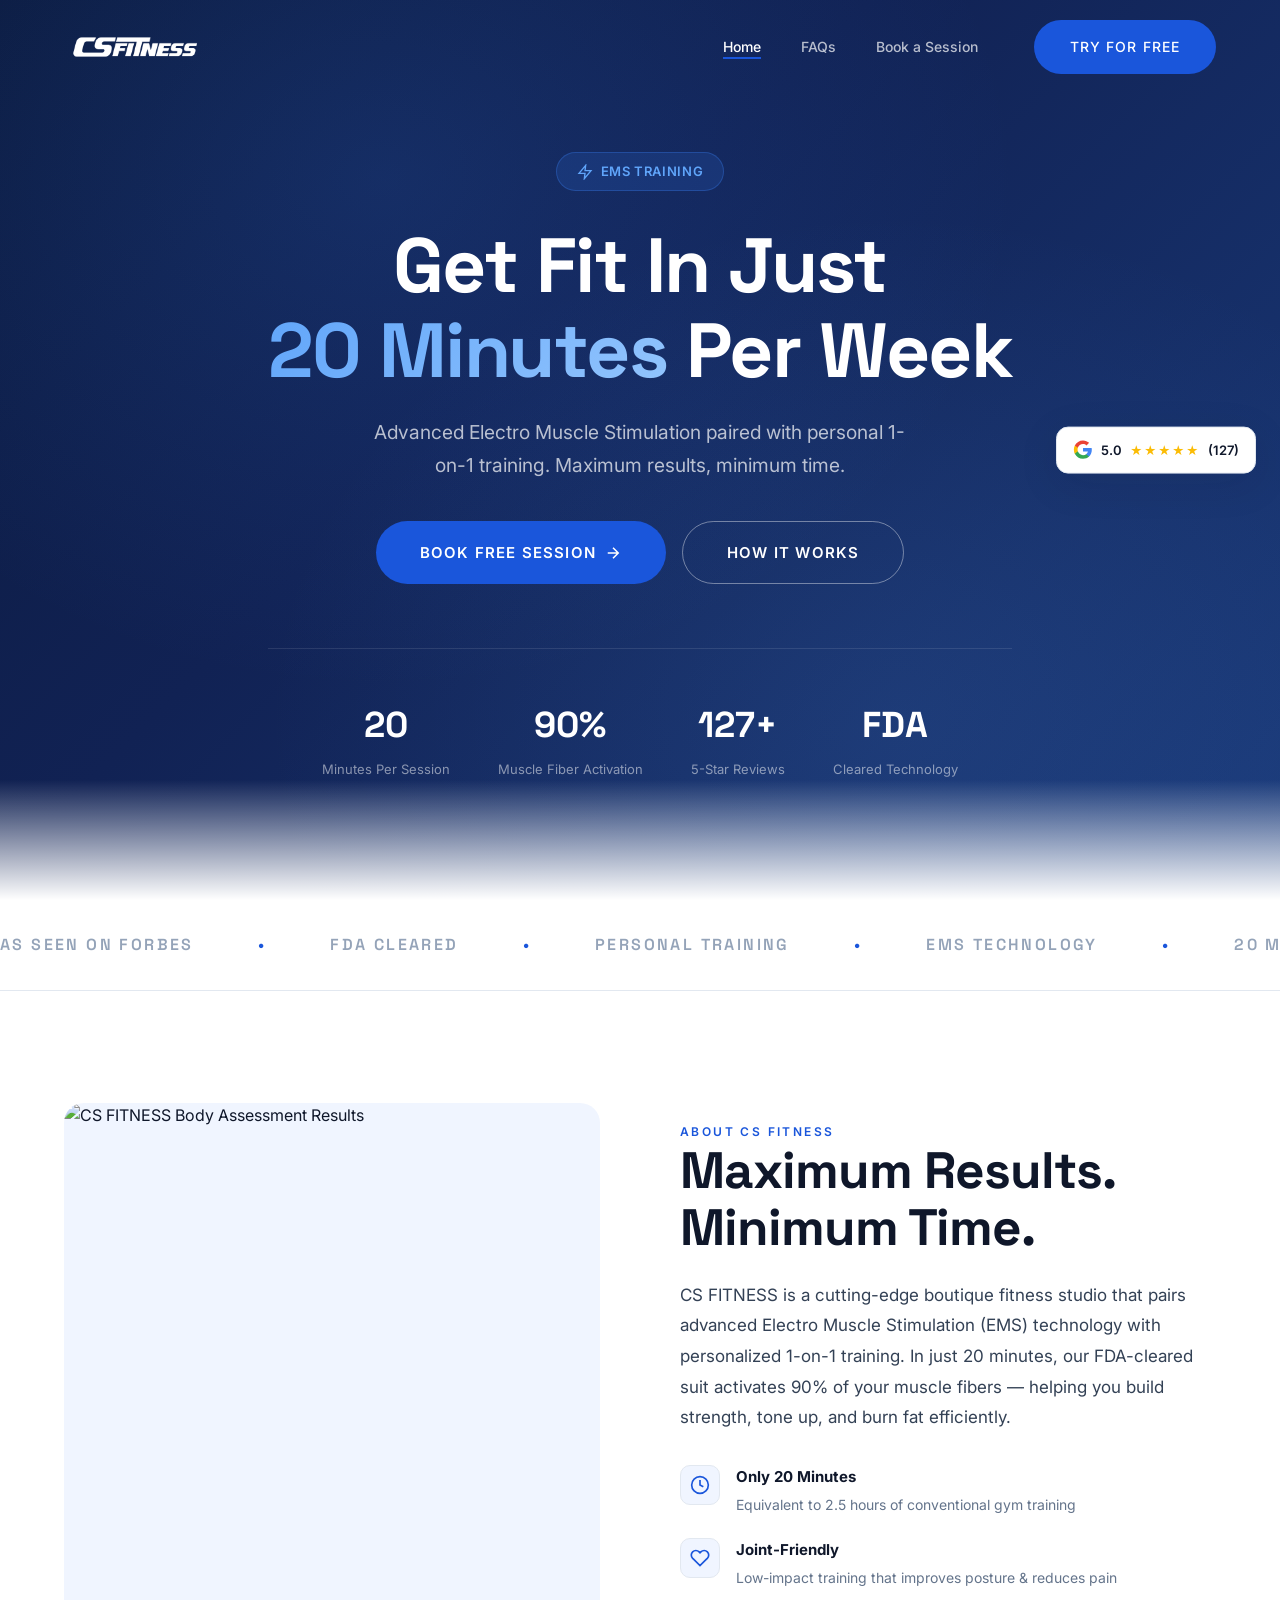
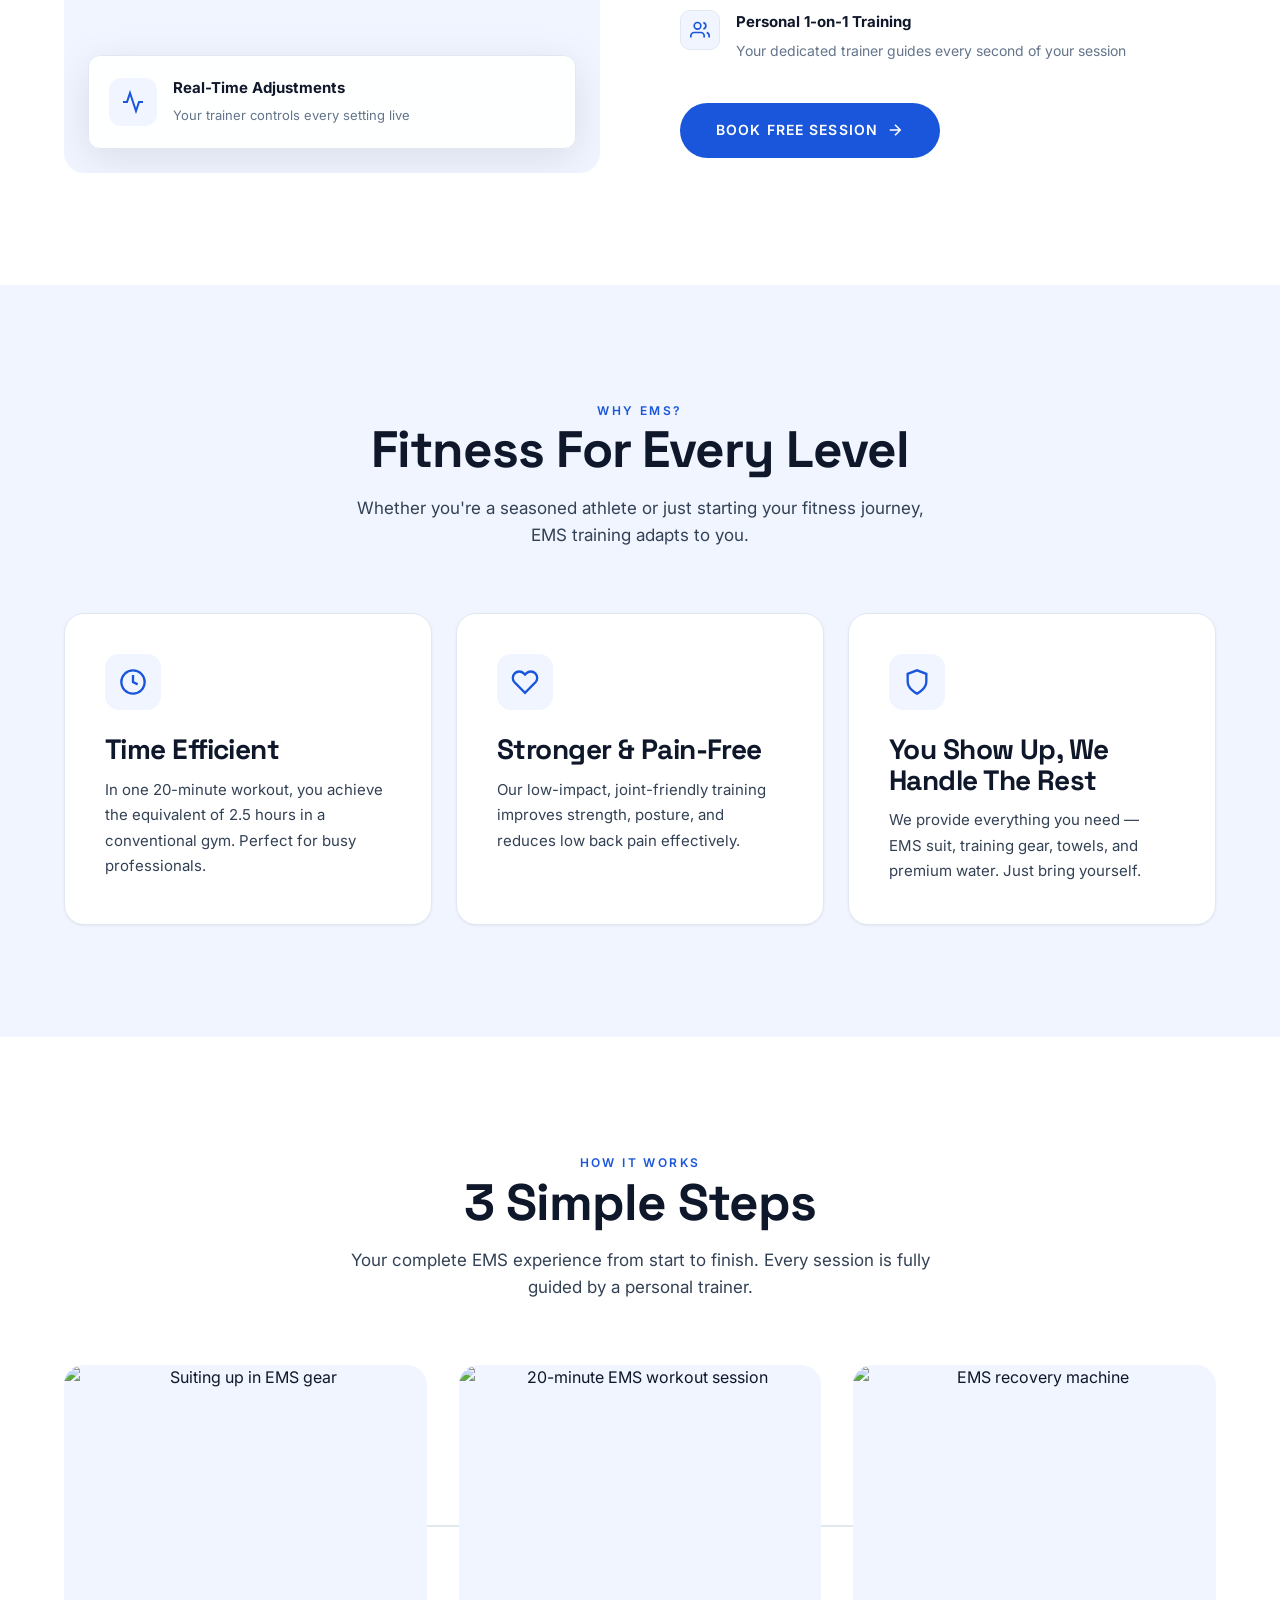
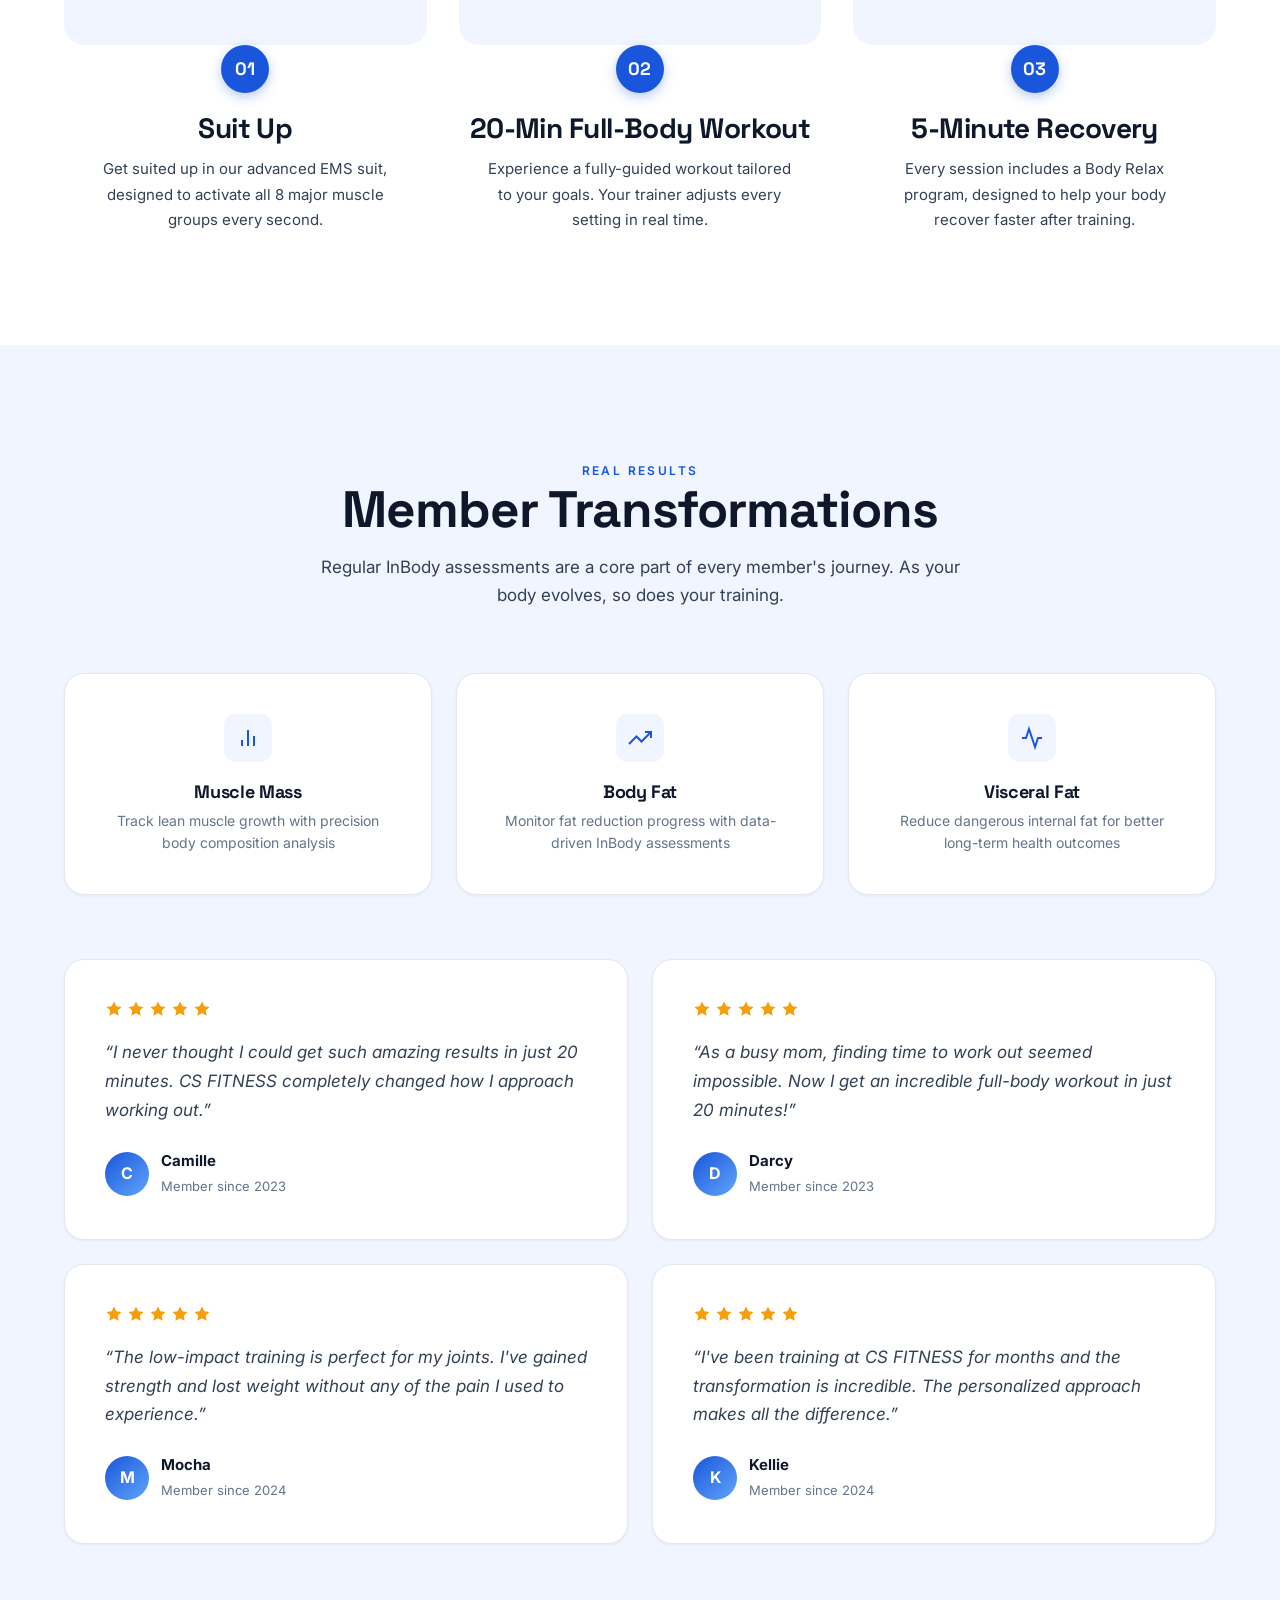
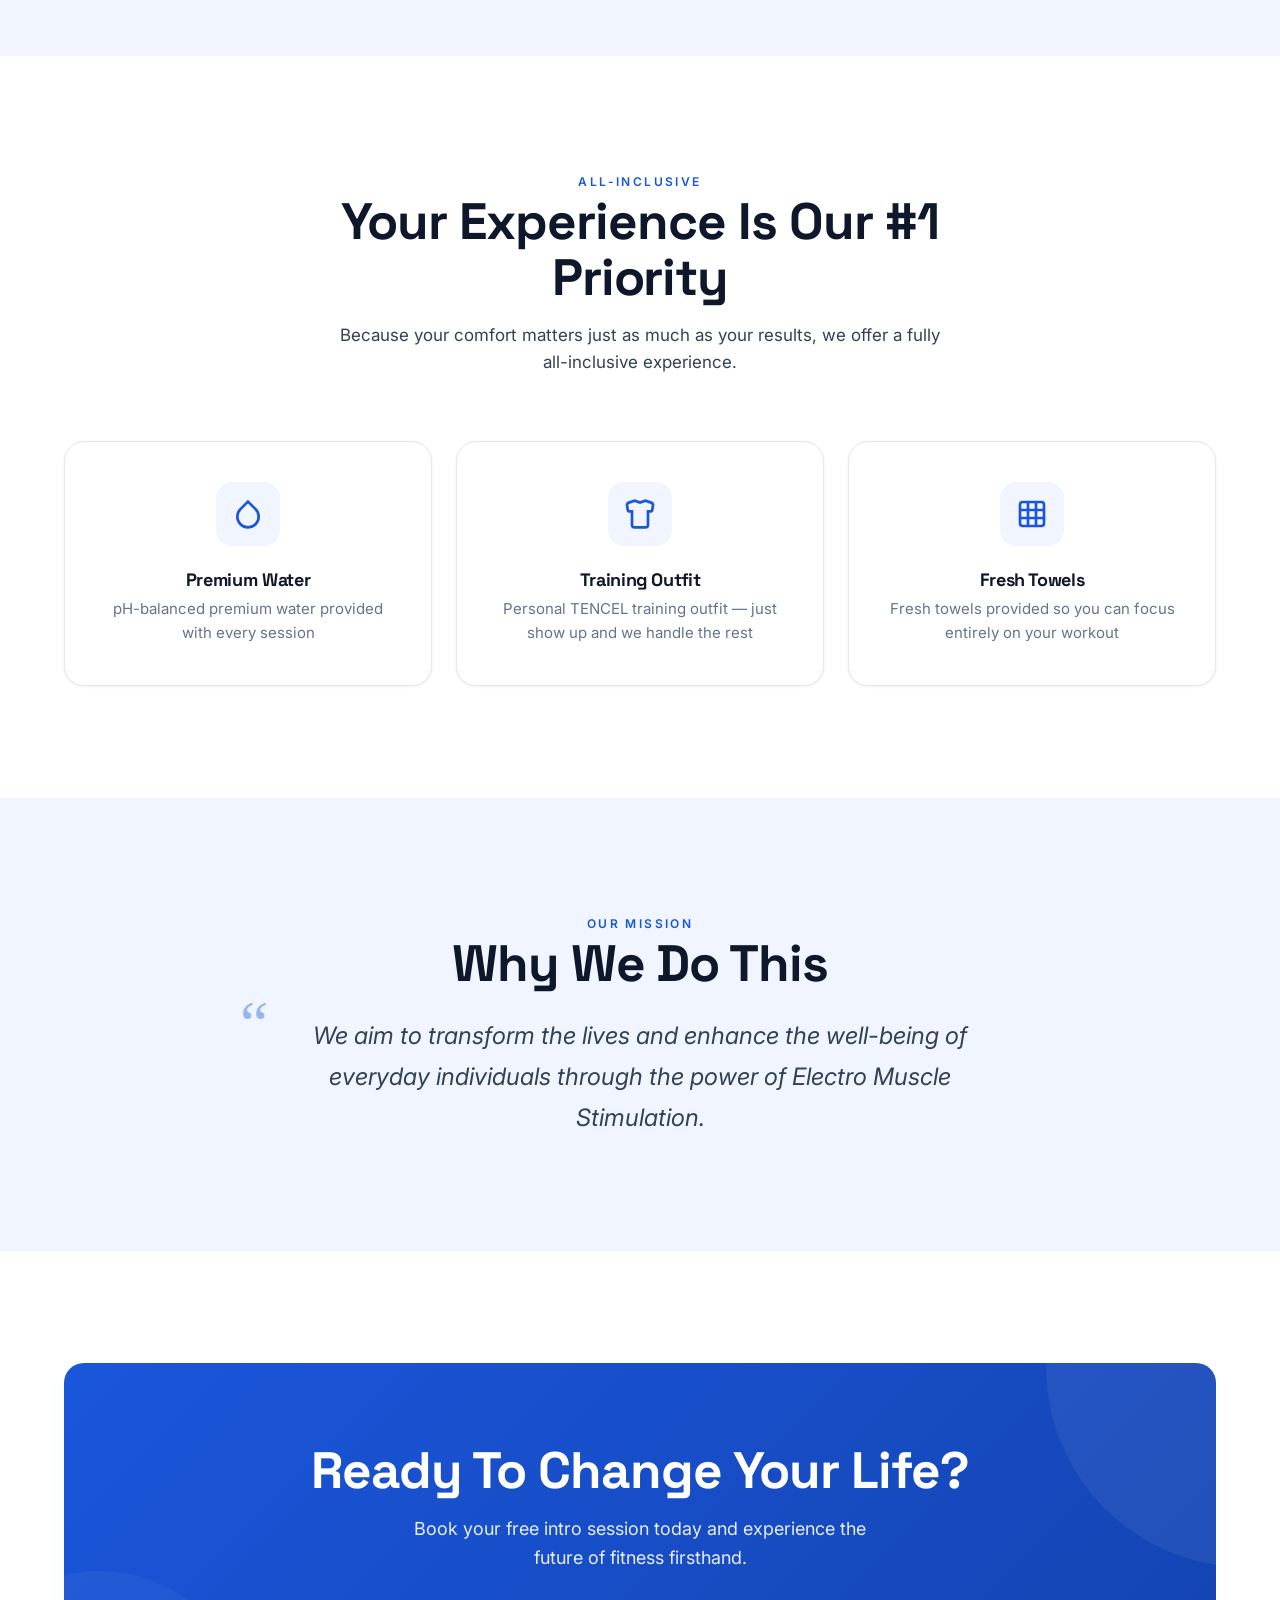
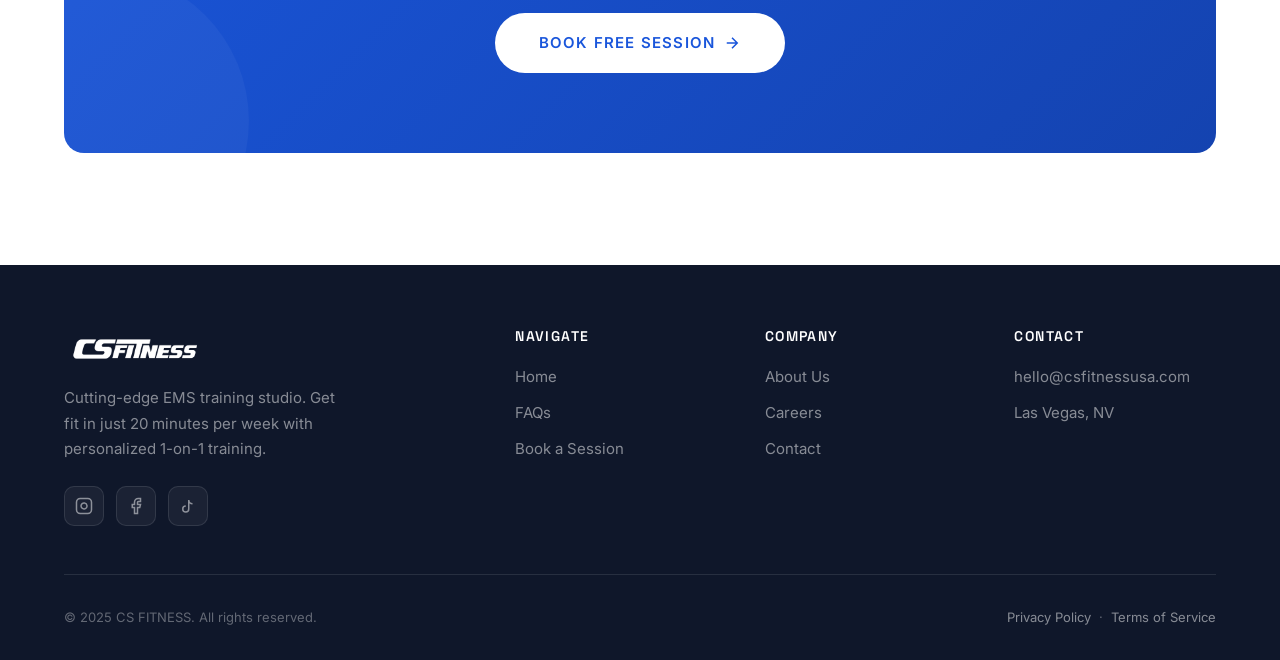
==== commit 8ef4c2f8: "Add logo, remove hero bg image, fix footer address to Las Vegas - Replaced text logo with actual CS " ====
--- a/index.html
+++ b/index.html
@@ -18,7 +18,7 @@
   <!-- Navigation -->
   <nav class="navbar" id="navbar">
     <div class="container">
-      <a href="index.html" class="logo">CS<span>FITNESS</span></a>
+      <a href="index.html" class="logo"><img src="assets/logo.avif" alt="CS FITNESS" class="logo-img"></a>
       <ul class="nav-links" id="navLinks">
         <li><a href="index.html" class="active">Home</a></li>
         <li><a href="faqs.html">FAQs</a></li>
@@ -397,7 +397,7 @@
     <div class="container">
       <div class="footer-grid">
         <div class="footer-brand">
-          <a href="index.html" class="logo">CS<span>FITNESS</span></a>
+          <a href="index.html" class="logo"><img src="assets/logo.avif" alt="CS FITNESS" class="logo-img logo-footer"></a>
           <p>Cutting-edge EMS training studio. Get fit in just 20 minutes per week with personalized 1-on-1 training.</p>
           <div class="footer-social">
             <a href="#" aria-label="Instagram">
--- a/css/style.css
+++ b/css/style.css
@@ -176,26 +176,20 @@
 .logo-img {
   height: 40px;
   width: auto;
+  transition: filter var(--transition);
+}
+
+.navbar.scrolled .logo-img {
+  filter: brightness(0) saturate(100%);
+}
+
+.logo-footer {
+  filter: none !important;
 }
 
 .logo {
-  font-family: var(--font-display);
-  font-size: 1.75rem;
-  font-weight: 800;
-  letter-spacing: -0.03em;
-  color: var(--white);
-}
-
-.logo span {
-  color: var(--primary-light);
-}
-
-.navbar.scrolled .logo {
-  color: var(--navy);
-}
-
-.navbar.scrolled .logo span {
-  color: var(--primary);
+  display: inline-flex;
+  align-items: center;
 }
 
 .nav-links {
